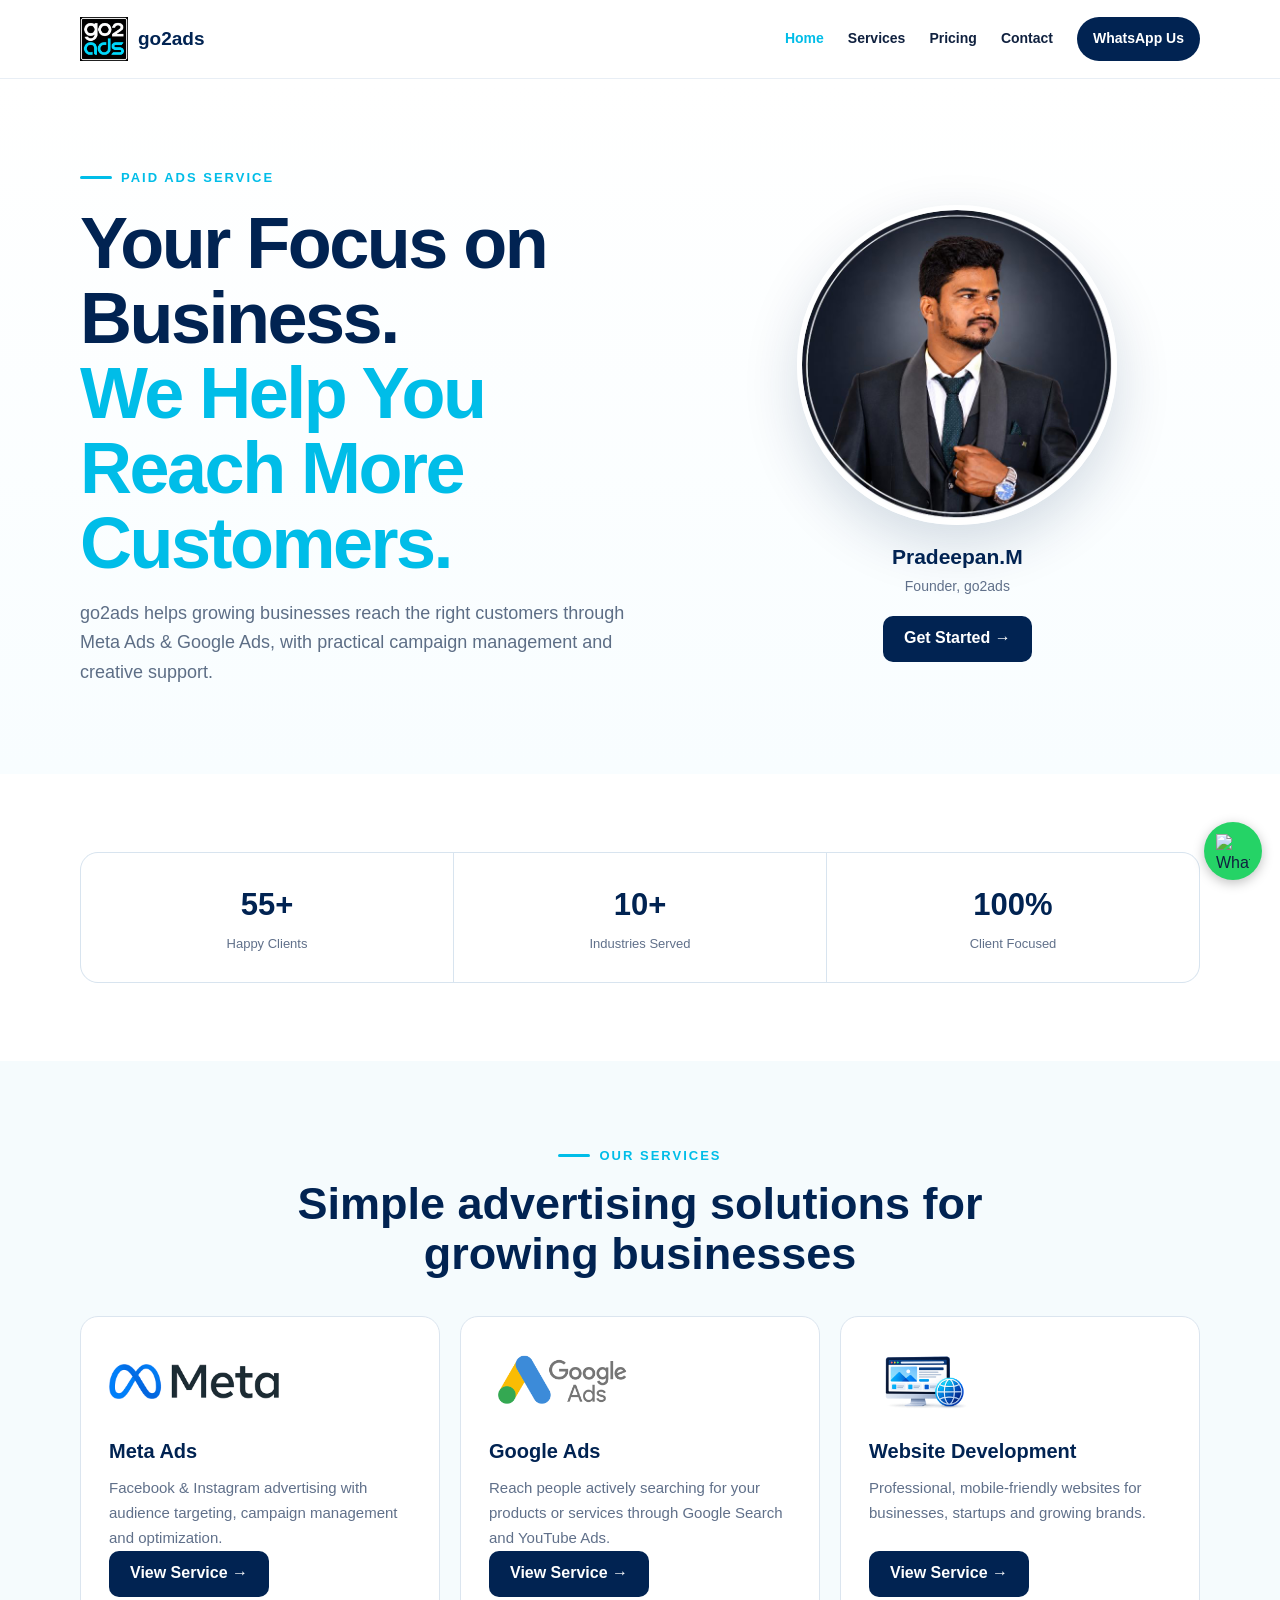
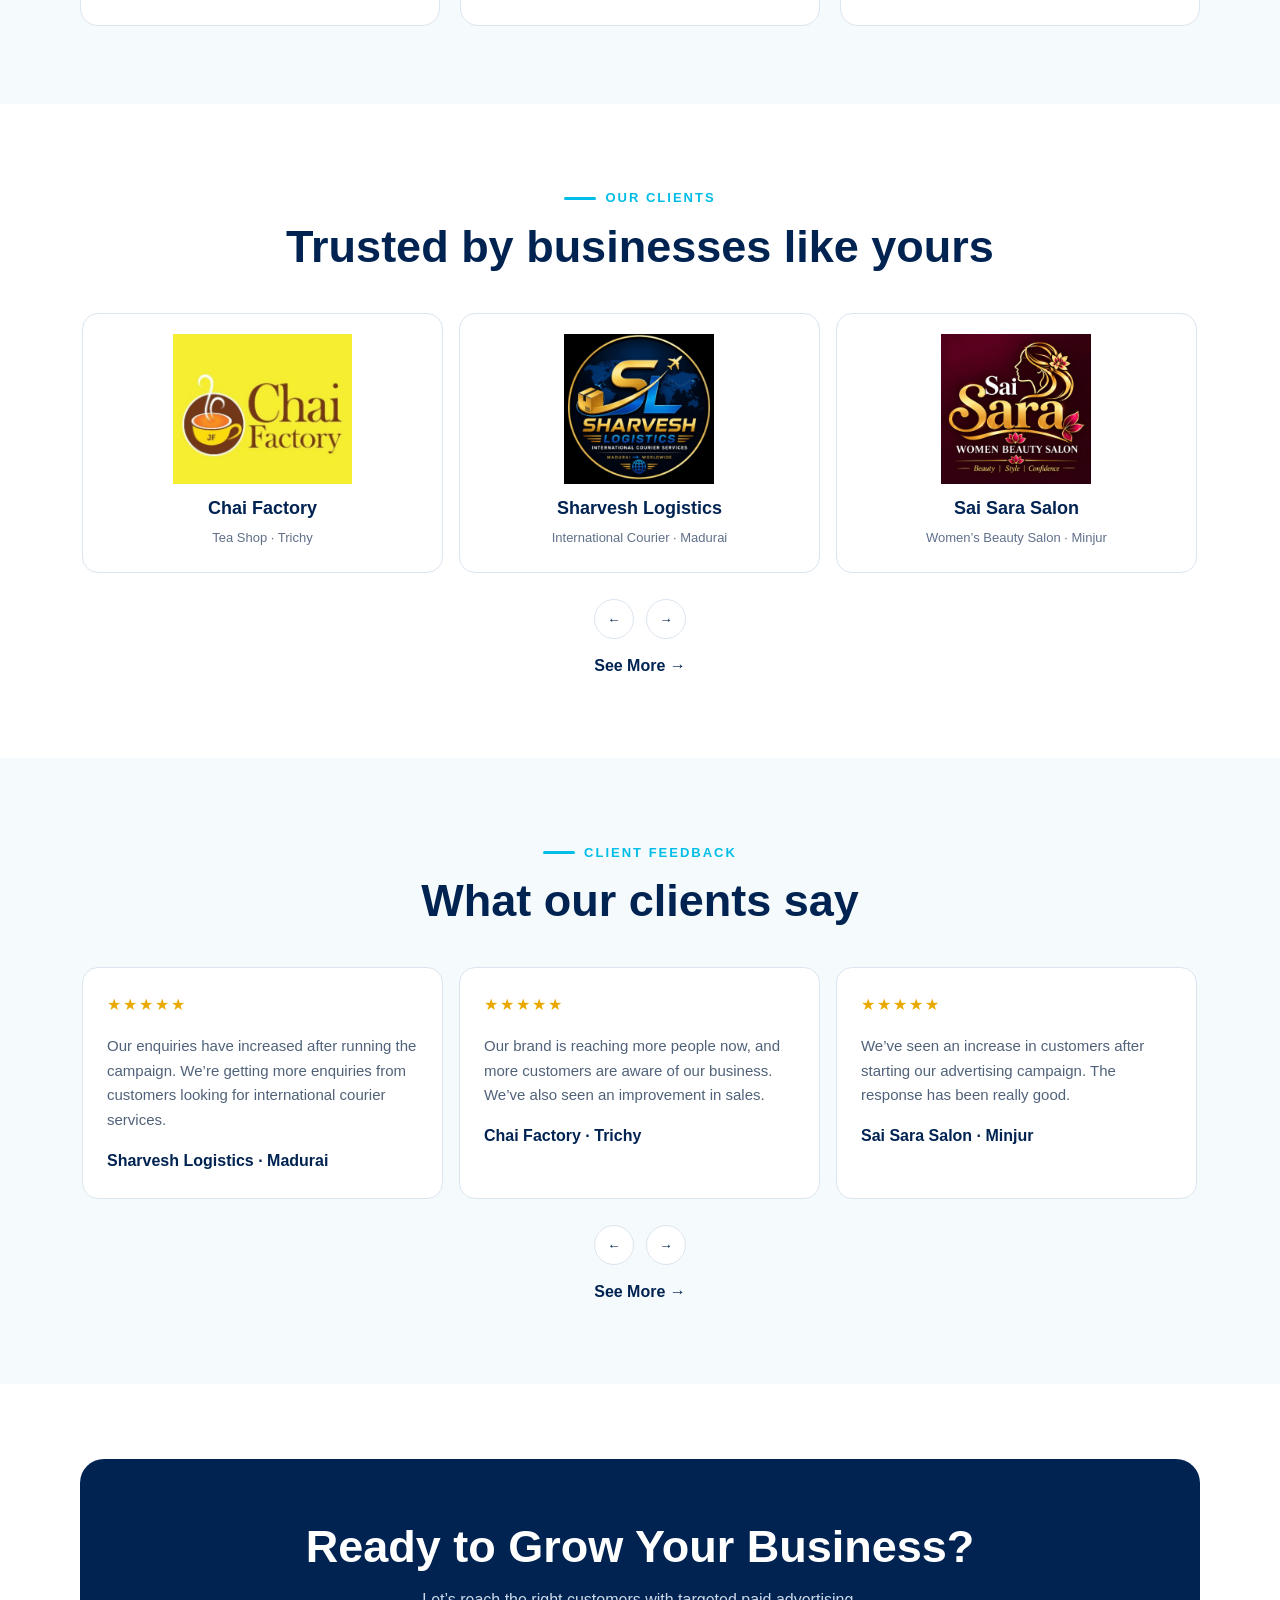
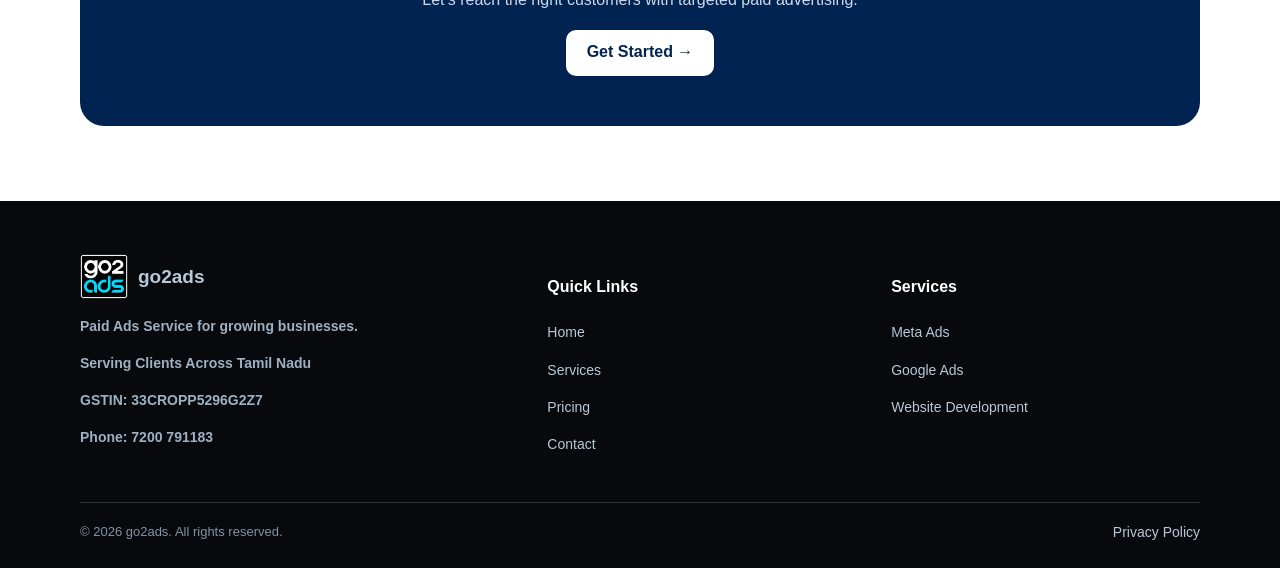
==== index.html @ 9d5d4209 "Update index.html" ====
<!doctype html>
<html lang="en">

<head>
  <!-- Google tag (gtag.js) -->
<script async src="https://www.googletagmanager.com/gtag/js?id=G-9CS0B9P2BL"></script>
<script>
  window.dataLayer = window.dataLayer || [];
  function gtag(){dataLayer.push(arguments);}
  gtag('js', new Date());

  gtag('config', 'G-9CS0B9P2BL');
</script>
  <meta charset="utf-8">
  <meta name="viewport" content="width=device-width, initial-scale=1">

  <title>Paid Ads Service | go2ads</title>

  <meta name="description"
    content="go2ads — Meta Ads, Google Ads and Website Development services for growing businesses.">
  <link rel="icon" type="image/jpeg" href="/assets/favicon.jpg">

  <link rel="stylesheet" href="style.css">
</head>

<body>

<header class="header">
  <div class="container nav">

    <a class="brand" href="index.html">
      <img src="assets/go2ads-logo.png" alt="go2ads logo">
      <span>go2ads</span>
    </a>

    <button class="mobile-toggle" onclick="toggleMenu()">☰</button>

    <nav class="menu">
      <a class="active" href="index.html">Home</a>
      <a href="services.html">Services</a>
      <a href="pricing.html">Pricing</a>
      <a href="contact.html">Contact</a>
      <a class="cta" href="https://wa.me/917200791183">WhatsApp Us</a>
    </nav>

  </div>
</header>


<main>

  <!-- HERO -->
  <section class="hero">

    <div class="container hero-grid">

      <div>

        <div class="kicker">Paid Ads Service</div>

       <h1>
  Your Focus on Business.<br>
  <span style="color: #00BDE8;">We Help You Reach More Customers.</span>
</h1>

        <p class="lead">
          go2ads helps growing businesses reach the right customers through
          Meta Ads &amp; Google Ads, with practical campaign management and
          creative support.
        </p>

      </div>


      <div class="hero-photo">

        <img
          src="assets/pradeepan.jpg"
          alt="Pradeepan M, Founder of go2ads">

        <div class="profile-name">
          Pradeepan.M
        </div>

        <div class="profile-role">
          Founder, go2ads
        </div>

        <a class="btn btn-primary hero-cta" href="pricing.html">
          Get Started →
        </a>

      </div>

    </div>

  </section>


  <!-- STATS -->
  <section class="section">

    <div class="container">

      <div class="stats">

        <div class="stat">
          <strong>55+</strong>
          <span>Happy Clients</span>
        </div>

        <div class="stat">
          <strong>10+</strong>
          <span>Industries Served</span>
        </div>

        <div class="stat">
          <strong>100%</strong>
          <span>Client Focused</span>
        </div>

      </div>

    </div>

  </section>


  <!-- SERVICES -->
  <section class="section section-soft">

    <div class="container">

      <div class="section-head">

        <div class="kicker">
          Our Services
        </div>

        <h2>
          Simple advertising solutions for growing businesses
        </h2>

      </div>


      <div class="grid3">


        <!-- META ADS -->
        <article
          class="card"
          style="display:flex;flex-direction:column;">

          <div class="icon">
            <img
              class="service-logo"
              src="assets/meta-logo-transparent.png"
              alt="Meta Ads">
          </div>

          <h3>Meta Ads</h3>

          <p>
            Facebook &amp; Instagram advertising with audience targeting,
            campaign management and optimization.
          </p>

          <a
            class="btn btn-primary"
            href="services.html"
            style="margin-top:auto;align-self:flex-start;">
            View Service →
          </a>

        </article>


        <!-- GOOGLE ADS -->
        <article
          class="card"
          style="display:flex;flex-direction:column;">

          <div class="icon">
            <img
              class="service-logo"
              src="assets/google-ads-logo-transparent.png"
              alt="Google Ads">
          </div>

          <h3>Google Ads</h3>

          <p>
            Reach people actively searching for your products or services
            through Google Search and YouTube Ads.
          </p>

          <a
            class="btn btn-primary"
            href="services.html"
            style="margin-top:auto;align-self:flex-start;">
            View Service →
          </a>

        </article>


        <!-- WEBSITE DEVELOPMENT -->
        <article
          class="card"
          style="display:flex;flex-direction:column;">

          <div class="icon">
            <img
              class="service-logo"
              src="assets/website-development-logo.png"
              alt="Website Development">
          </div>

          <h3>Website Development</h3>

          <p>
            Professional, mobile-friendly websites for businesses,
            startups and growing brands.
          </p>

          <a
            class="btn btn-primary"
            href="services.html"
            style="margin-top:auto;align-self:flex-start;">
            View Service →
          </a>

        </article>

      </div>

    </div>

  </section>


  <!-- OUR CLIENTS -->
  <section class="section">

    <div class="container">

      <div class="section-head">

        <div class="kicker">
          Our Clients
        </div>

        <h2>
          Trusted by businesses like yours
        </h2>

      </div>


      <div class="carousel-wrap">

        <div class="carousel">

          <!-- CHAI FACTORY -->
          <div class="carousel-card client-card">

            <img
              src="assets/chai-factory.jpg"
              alt="Chai Factory">

            <h3>
              Chai Factory
            </h3>

            <p>
              Tea Shop · Trichy
            </p>

          </div>


          <!-- SHARVESH LOGISTICS -->
          <div class="carousel-card client-card">

            <img
              src="assets/sharvesh-logistics.png"
              alt="Sharvesh Logistics">

            <h3>
              Sharvesh Logistics
            </h3>

            <p>
              International Courier · Madurai
            </p>

          </div>


          <!-- SAI SARA SALON -->
          <div class="carousel-card client-card">

            <img
              src="assets/sai-sara-salon.png"
              alt="Sai Sara Salon">

            <h3>
              Sai Sara Salon
            </h3>

            <p>
              Women’s Beauty Salon · Minjur
            </p>

          </div>

        </div>


        <!-- CLIENT CAROUSEL BUTTONS -->
        <div class="carousel-controls">

          <button data-prev aria-label="Previous client">
            ←
          </button>

          <button data-next aria-label="Next client">
            →
          </button>

        </div>

      </div>


      <div class="see-more">

        <a class="text-link" href="contact.html">
          See More →
        </a>

      </div>

    </div>

  </section>


  <!-- CLIENT FEEDBACK -->
  <section class="section section-soft">

    <div class="container">

      <div class="section-head">

        <div class="kicker">
          Client Feedback
        </div>

        <h2>
          What our clients say
        </h2>

      </div>


      <div class="carousel-wrap">

        <div class="carousel">

          <!-- SHARVESH FEEDBACK -->
          <div class="carousel-card">

            <div class="stars">
              ★★★★★
            </div>

            <p class="feedback-text">
              Our enquiries have increased after running the campaign.
              We’re getting more enquiries from customers looking for
              international courier services.
            </p>

            <div class="feedback-name">
              Sharvesh Logistics · Madurai
            </div>

          </div>


          <!-- CHAI FACTORY FEEDBACK -->
          <div class="carousel-card">

            <div class="stars">
              ★★★★★
            </div>

            <p class="feedback-text">
              Our brand is reaching more people now, and more customers
              are aware of our business. We’ve also seen an improvement
              in sales.
            </p>

            <div class="feedback-name">
              Chai Factory · Trichy
            </div>

          </div>


          <!-- SAI SARA FEEDBACK -->
          <div class="carousel-card">

            <div class="stars">
              ★★★★★
            </div>

            <p class="feedback-text">
              We’ve seen an increase in customers after starting our
              advertising campaign. The response has been really good.
            </p>

            <div class="feedback-name">
              Sai Sara Salon · Minjur
            </div>

          </div>

        </div>


        <!-- FEEDBACK CAROUSEL BUTTONS -->
        <div class="carousel-controls">

          <button data-prev aria-label="Previous feedback">
            ←
          </button>

          <button data-next aria-label="Next feedback">
            →
          </button>

        </div>

      </div>


      <div class="see-more">

        <a class="text-link" href="contact.html">
          See More →
        </a>

      </div>

    </div>

  </section>


  <!-- FINAL CTA -->
  <section class="cta-section">

    <div class="container">

      <div class="cta-box">

        <h2>
          Ready to Grow Your Business?
        </h2>

        <p>
          Let’s reach the right customers with targeted paid advertising.
        </p>

        <a class="btn" href="contact.html">
          Get Started →
        </a>

      </div>

    </div>

  </section>

</main>


<!-- FOOTER -->
<footer class="footer">

  <div class="container">

    <div class="footer-grid">


      <!-- BRAND / CONTACT -->
      <div>

        <a class="brand" href="index.html">

          <img
            src="assets/go2ads-logo.png"
            alt="go2ads logo">

          <span>
            go2ads
          </span>

        </a>

        <p>
           <strong>Paid Ads Service for growing businesses.</strong>
        </p>

        <p>
          <strong>
            Serving Clients Across Tamil Nadu
          </strong>
        </p>

        <p>
          <strong>
            GSTIN: 33CROPP5296G2Z7
          </strong>
        </p>

        <p>
          <strong>
            Phone: 7200 791183
          </strong>
        </p>

      </div>


      <!-- QUICK LINKS -->
      <div>

        <h4>
          Quick Links
        </h4>

        <p>
          <a href="index.html">
            Home
          </a>
        </p>

        <p>
          <a href="services.html">
            Services
          </a>
        </p>

        <p>
          <a href="pricing.html">
            Pricing
          </a>
        </p>

        <p>
          <a href="contact.html">
            Contact
          </a>
        </p>

      </div>


      <!-- SERVICES -->
      <div>

        <h4>
          Services
        </h4>

        <p>
          <a href="services.html#meta">
            Meta Ads
          </a>
        </p>

        <p>
          <a href="services.html#google">
            Google Ads
          </a>
        </p>

        <p>
          <a href="services.html#website">
            Website Development
          </a>
        </p>

      </div>

    </div>


    <!-- COPYRIGHT -->
    <div class="copyright">

      <span>
        © 2026 go2ads. All rights reserved.
      </span>

      <a href="privacy.html">
        Privacy Policy
      </a>

    </div>

  </div>

</footer>
  <!-- Floating WhatsApp Button -->
<a
  href="https://wa.me/917200791183"
  class="floating-whatsapp"
  target="_blank"
  rel="noopener noreferrer"
  aria-label="Chat with go2ads on WhatsApp">

  <img
    src="https://upload.wikimedia.org/wikipedia/commons/6/6b/WhatsApp.svg"
    alt="WhatsApp">

</a>


<script src="script.js"></script>

</body>
</html>
---- style.css ----
:root{--navy:#012352;--cyan:#00BDE8;--text:#10213f;--muted:#60708a;--line:#dbe5ef;--soft:#f5fbfd;--black:#07090c}*{box-sizing:border-box}html{scroll-behavior:smooth}body{margin:0;font-family:Inter,Arial,sans-serif;color:var(--text);line-height:1.65}a{text-decoration:none;color:inherit}img{max-width:100%;display:block}.container{width:min(1120px,92%);margin:auto}.header{position:sticky;top:0;z-index:50;background:#fff;border-bottom:1px solid #e8eef5}.nav{height:78px;display:flex;align-items:center;justify-content:space-between}.brand{display:flex;align-items:center;gap:10px;font-weight:900;color:var(--navy)}.brand img{width:48px;height:48px;object-fit:contain}.brand span{font-size:19px}.menu{display:flex;gap:24px;align-items:center;font-size:14px;font-weight:700}.menu a:hover,.menu a.active{color:var(--cyan)}.menu .cta{background:var(--navy);color:#fff;padding:10px 16px;border-radius:999px}.mobile-toggle{display:none;border:0;background:none;font-size:27px;color:var(--navy)}.hero{padding:82px 0 68px;background:linear-gradient(#fff,#f8fdff)}.hero-grid{display:grid;grid-template-columns:1.08fr .92fr;align-items:center;gap:65px}.kicker{display:inline-flex;align-items:center;gap:9px;color:var(--cyan);font-size:13px;font-weight:900;letter-spacing:2px;text-transform:uppercase}.kicker:before{content:"";width:32px;height:3px;background:var(--cyan);border-radius:4px}h1{font-size:clamp(44px,6vw,72px);line-height:1.04;margin:18px 0;color:var(--navy);letter-spacing:-2.5px}h1 span{color:var(--cyan)}.lead{font-size:18px;color:#5d6e86;max-width:620px}.hero-photo{text-align:center}.hero-photo img{width:min(320px,100%);aspect-ratio:1;object-fit:cover;border-radius:50%;margin:auto;border:5px solid #fff;box-shadow:0 20px 55px #01235229}.profile-name{font-size:21px;font-weight:900;color:var(--navy);margin-top:15px}.profile-role{color:var(--muted);font-size:14px}.hero-cta{margin-top:18px}.btn{display:inline-flex;align-items:center;justify-content:center;min-height:46px;padding:0 21px;border-radius:10px;font-weight:800}.btn-primary{background:var(--navy);color:#fff}.section{padding:78px 0}.section-soft{background:var(--soft)}.section-head{max-width:720px;margin:0 auto 38px;text-align:center}.section-head .kicker{justify-content:center}h2{font-size:clamp(31px,4vw,45px);line-height:1.1;color:var(--navy);margin:13px 0}.section-head p{color:var(--muted)}.stats{display:grid;grid-template-columns:repeat(3,1fr);gap:1px;background:#d8e4ef;border:1px solid #d8e4ef;border-radius:18px;overflow:hidden}.stat{background:#fff;padding:26px;text-align:center}.stat strong{font-size:31px;color:var(--navy);display:block}.stat span{font-size:13px;color:var(--muted)}.grid3{display:grid;grid-template-columns:repeat(3,1fr);gap:20px}.card,.feature-card{background:#fff;border:1px solid var(--line);border-radius:18px;padding:28px}.icon{width:50px;height:50px;border-radius:13px;background:#e8faff;color:var(--navy);display:grid;place-items:center;font-size:21px;font-weight:900;margin-bottom:18px}.card h3,.feature-card h3{margin:0 0 8px;color:var(--navy);font-size:20px}.card p{margin:0;color:var(--muted);font-size:15px}.carousel{display:flex;gap:16px;overflow-x:auto;scroll-snap-type:x mandatory;scrollbar-width:none;padding:4px 2px 12px}.carousel::-webkit-scrollbar{display:none}.carousel-card{flex:0 0 calc(33.333% - 11px);scroll-snap-align:start;border:1px solid var(--line);border-radius:16px;background:#fff;padding:24px;min-height:150px}.client-placeholder{display:grid;place-items:center;min-height:110px;color:#7b8ba0;border:1px dashed #c8d5e2;border-radius:12px}.stars{color:#e9a900;letter-spacing:2px}.feedback-text{color:#50627a;font-size:15px}.feedback-name{font-weight:800;color:var(--navy);margin-top:14px}.carousel-controls{text-align:center;margin-top:12px}.carousel-controls button{width:38px;height:38px;border:1px solid var(--line);border-radius:50%;background:#fff;color:var(--navy);cursor:pointer;margin:0 3px}.see-more{text-align:center;margin-top:14px}.text-link{font-weight:800;color:var(--navy)}.cta-section{padding:75px 0}.cta-box{background:var(--navy);color:#fff;border-radius:24px;padding:50px 30px;text-align:center}.cta-box h2{color:#fff}.cta-box p{color:#cbd9e8}.cta-box .btn{background:#fff;color:var(--navy)}.page-hero{padding:65px 0;background:#f7fcfe;border-bottom:1px solid var(--line)}.page-hero h1{font-size:clamp(40px,5vw,56px);margin:0 0 10px}.page-hero p{color:var(--muted);max-width:720px}.list{padding:0;list-style:none}.list li{display:flex;gap:11px;margin:12px 0;color:#42546d}.check{width:23px;height:23px;border-radius:50%;background:var(--navy);color:#fff;display:inline-grid;place-items:center;font-size:12px;flex:0 0 23px}.notice{padding:18px 20px;border-left:4px solid var(--cyan);background:#effbfe;border-radius:10px;color:#41546e}.pricing-columns{display:grid;grid-template-columns:repeat(3,minmax(0,1fr));gap:12px}.pricing-column{border:1px solid var(--line);border-radius:17px;padding:12px;background:#fff}.pricing-column-title{text-align:center;min-height:72px}.pricing-column-title h3{margin:0;color:var(--navy);font-size:21px}.pricing-column-title p{margin:4px 0;color:var(--muted);font-size:12px}.price{border:1px solid var(--line);border-radius:14px;padding:18px;background:#fff;margin-bottom:9px}.price h3{color:var(--navy);margin:0}.price .amount{font-size:29px;font-weight:900;color:var(--navy);margin:8px 0}.price small{color:var(--muted)}.price ul{list-style:none;padding:0;margin:13px 0 0;color:#52637a;font-size:13px}.price li{padding:5px 0;border-bottom:1px solid #edf1f5}.all-plans-grid{display:grid;grid-template-columns:repeat(2,1fr);gap:18px}.contact-grid{display:grid;grid-template-columns:.8fr 1.2fr;gap:28px}.contact-card{padding:28px;border:1px solid var(--line);border-radius:18px}.contact-item{display:flex;gap:13px;align-items:flex-start;margin:19px 0}.contact-item .icon{margin:0;flex:0 0 46px}.contact-item h4{margin:0;color:var(--navy)}.contact-item p{margin:2px 0;color:var(--muted)}.google-form{width:100%;overflow:hidden}.google-form iframe{width:100%;max-width:700px;min-height:700px;border:0;display:block;margin:auto}.legal h3{color:var(--navy);margin-top:30px}.legal p,.legal li{color:#56677e}.footer{background:var(--black);color:#d9e4ed;padding:52px 0 24px}.footer-grid{display:grid;grid-template-columns:1.4fr 1fr 1fr;gap:35px}.footer h4{color:#fff}.footer a{color:#b9c8d7;font-size:14px}.footer p{color:#9eb0c2;font-size:14px}.copyright{border-top:1px solid #26313c;margin-top:32px;padding-top:18px;color:#8293a4;font-size:13px;display:flex;justify-content:space-between}

.card .icon:has(.service-logo){background:transparent;width:170px;height:72px;padding:0;border-radius:0;display:flex;align-items:center;justify-content:flex-start}
.card .service-logo{width:100%;height:100%;object-fit:contain;object-position:left center}

/* Pricing */
.creative-charges{padding-top:30px}.creative-charge-grid{display:grid;grid-template-columns:repeat(3,1fr);gap:18px}.creative-charge-card{border:1px solid var(--line);border-radius:16px;background:#fff;padding:24px;text-align:center}.creative-charge-card h3{margin:0 0 8px;color:var(--navy);font-size:18px}.creative-charge-card strong{font-size:25px;color:var(--navy)}.pricing-notes{border-top:1px solid var(--line);padding-top:24px;color:var(--muted);font-size:14px}.pricing-notes p{margin:8px 0}.pricing-final-cta{text-align:center;margin-top:28px}

/* Responsive: keep the desktop structure, but size it comfortably for phones. */
@media(max-width:850px){
  .menu{display:none;position:absolute;left:4%;right:4%;top:70px;background:#fff;border:1px solid var(--line);border-radius:14px;padding:13px;flex-direction:column;align-items:stretch;box-shadow:0 12px 30px #01235214}
  .menu.open{display:flex}.mobile-toggle{display:block}
  .hero-grid{grid-template-columns:minmax(0,1.08fr) minmax(0,.92fr);gap:28px}
  .contact-grid{grid-template-columns:minmax(0,.8fr) minmax(0,1.2fr)}
  .grid3{grid-template-columns:repeat(3,minmax(0,1fr))}
  .carousel-card{flex-basis:calc(50% - 8px)}
  .footer-grid{grid-template-columns:1.4fr 1fr 1fr}
}

@media(max-width:680px){
  .container{width:min(94%,1120px)}
  .nav{height:68px}.brand img{width:43px;height:43px}.brand span{font-size:16px}
  .hero{padding:48px 0 52px}
  .hero-grid{grid-template-columns:minmax(0,1.12fr) minmax(125px,.88fr);gap:18px;align-items:center}
  .hero h1{font-size:clamp(30px,7.8vw,43px);letter-spacing:-1.5px;margin:13px 0}
  .lead{font-size:14px;line-height:1.55}
  .hero-photo img{width:min(170px,100%);border-width:4px}
  .profile-name{font-size:16px;margin-top:10px}.profile-role{font-size:11px}
  .hero-cta{margin-top:12px}.btn{min-height:42px;padding:0 14px;font-size:13px}
  .stats{grid-template-columns:repeat(3,1fr)}.stat{padding:17px 6px}.stat strong{font-size:22px}.stat span{font-size:10px;line-height:1.2}
  .section{padding:56px 0}.section-head{margin-bottom:28px}h2{font-size:clamp(28px,7vw,38px)}
  .grid3{display:flex;overflow-x:auto;gap:14px;scroll-snap-type:x mandatory;scrollbar-width:none;padding:3px 2px 12px}
  .grid3::-webkit-scrollbar{display:none}.grid3 .card{flex:0 0 82%;scroll-snap-align:start}
  .card{padding:22px}.card .icon:has(.service-logo){width:150px;height:64px}
  .carousel-card{flex-basis:82%}
  .contact-grid{grid-template-columns:1fr}.contact-card{padding:21px}.google-form iframe{min-height:850px}
  .pricing-columns{display:flex;overflow-x:auto;gap:12px;scroll-snap-type:x mandatory;scrollbar-width:none;padding-bottom:12px}
  .pricing-columns::-webkit-scrollbar{display:none}.pricing-column{flex:0 0 88%;scroll-snap-align:start}
  .creative-charge-grid{display:flex;overflow-x:auto;gap:12px;scroll-snap-type:x mandatory;scrollbar-width:none;padding-bottom:10px}.creative-charge-grid::-webkit-scrollbar{display:none}
  .creative-charge-card{flex:0 0 82%;scroll-snap-align:start}
  .all-plans-grid{grid-template-columns:1fr}.feature-card{padding:22px}
  .page-hero{padding:45px 0}.page-hero h1{font-size:clamp(34px,8vw,48px)}
  .footer-grid{grid-template-columns:1fr 1fr;gap:24px}.footer-grid>div:first-child{grid-column:1/-1}.copyright{flex-direction:column;gap:8px}
}

@media(max-width:430px){
  .hero-grid{grid-template-columns:minmax(0,1.08fr) minmax(112px,.92fr);gap:12px}
  .hero h1{font-size:30px}.lead{font-size:13px}.hero-photo img{width:132px}
  .profile-name{font-size:14px}.profile-role{font-size:10px}.hero-cta .btn{font-size:12px;padding:0 11px}
  .stat strong{font-size:20px}.stat span{font-size:9px}
  .footer-grid{grid-template-columns:1fr}.footer-grid>div:first-child{grid-column:auto}
}
/* =========================================================
   CLIENT CARDS
========================================================= */

.client-card{
  min-height:260px;
  padding:20px;
}

.client-card img{
  width:100%;
  height:150px;
  object-fit:contain;
  margin:0 auto 12px;
}

.client-card h3{
  font-size:18px;
  margin:0 0 5px;
  color:var(--navy);
}

.client-card p{
  font-size:13px;
  margin:0;
  line-height:1.4;
  color:var(--muted);
}


/* =========================================================
   CAROUSEL CONTROLS
========================================================= */

.carousel-wrap{
  width:100%;
}

.carousel-controls{
  position:static !important;
  display:flex !important;
  justify-content:center !important;
  align-items:center !important;
  gap:6px !important;
  margin-top:14px !important;
  width:100% !important;
}

.carousel-controls button{
  width:40px !important;
  height:40px !important;
  border-radius:50% !important;
  border:1px solid var(--line);
  background:#fff;
  color:var(--navy);
  cursor:pointer;
}

.see-more{
  text-align:center !important;
  margin-top:14px !important;
}


/* =========================================================
   MOBILE CAROUSEL
   3 client / feedback cards visible together
========================================================= */

@media(max-width:680px){

  .carousel{
    display:flex !important;
    width:100% !important;
    overflow-x:auto !important;
    scroll-snap-type:x mandatory;
    scrollbar-width:none;
    gap:8px !important;
    padding:3px 1px 10px;
  }

  .carousel::-webkit-scrollbar{
    display:none;
  }

  .carousel-card{
    flex:0 0 calc((100% - 16px) / 3) !important;
    min-width:0 !important;
    width:auto !important;
    scroll-snap-align:start;
    padding:10px !important;
    min-height:150px;
    border-radius:12px;
  }

  .client-card{
    min-height:190px;
    padding:9px !important;
  }

  .client-card img{
    height:72px;
    margin-bottom:8px;
  }

  .client-card h3{
    font-size:11px;
    line-height:1.3;
    margin-bottom:4px;
  }

  .client-card p{
    font-size:9px;
    line-height:1.35;
  }

  .stars{
    font-size:11px;
    letter-spacing:1px;
  }

  .feedback-text{
    font-size:9px;
    line-height:1.4;
    margin:7px 0;
  }

  .feedback-name{
    font-size:9px;
    line-height:1.3;
    margin-top:7px;
  }

  .carousel-controls{
    position:static !important;
    display:flex !important;
    justify-content:center !important;
    align-items:center !important;
    gap:6px !important;
    margin-top:10px !important;
  }

  .carousel-controls button{
    width:36px !important;
    height:36px !important;
    flex:0 0 36px;
    margin:0 !important;
  }

  .see-more{
    margin-top:10px !important;
  }
}


/* =========================================================
   VERY SMALL PHONES
========================================================= */

@media(max-width:430px){

  .carousel{
    gap:6px !important;
  }

  .carousel-card{
    flex:0 0 calc((100% - 12px) / 3) !important;
    padding:7px !important;
  }

  .client-card{
    min-height:175px;
  }

  .client-card img{
    height:62px;
  }

  .client-card h3{
    font-size:10px;
  }

  .client-card p{
    font-size:8px;
  }

  .feedback-text{
    font-size:8.5px;
  }

  .feedback-name{
    font-size:8.5px;
  }
}
/* Client Logo + Text Center */
.client-card {
  text-align: center !important;
}

.client-card img {
  margin-left: auto !important;
  margin-right: auto !important;
}

.client-card h3,
.client-card p {
  text-align: center !important;
}
/* OUR CLIENTS - CENTER ALIGN */
.client-card {
  text-align: center !important;
}

.client-card img {
  margin-left: auto !important;
  margin-right: auto !important;
}

.client-card h3,
.client-card p {
  text-align: center !important;
}
/* OUR CLIENTS - CENTER EVERYTHING */
.client-card {
    text-align: center !important;
}

.client-card img {
    display: block !important;
    margin: 0 auto 10px !important;
}

.client-card h3 {
    width: 100% !important;
    text-align: center !important;
    margin-left: auto !important;
    margin-right: auto !important;
}

.client-card p {
    width: 100% !important;
    text-align: center !important;
    margin-left: auto !important;
    margin-right: auto !important;
}
/* =========================================================
   NEW PRICING PAGE
   ========================================================= */

/* ---------- TOP PRICING TABLE ---------- */

.pricing-table-wrap{
  width:100%;
  overflow:visible;
}

.pricing-table{
  width:100%;
  border-collapse:separate;
  border-spacing:0;
  table-layout:fixed;
  background:#fff;
  border:1px solid var(--line);
  border-radius:18px;
  overflow:hidden;
}

.pricing-table th{
  background:var(--navy);
  color:#fff;
  padding:17px 14px;
  text-align:center;
  font-size:14px;
  font-weight:800;
}

.pricing-table th:first-child{
  text-align:left;
}

.pricing-table td{
  padding:20px 14px;
  border-top:1px solid var(--line);
  text-align:center;
  vertical-align:middle;
  color:var(--text);
}

.pricing-table td:first-child{
  text-align:left;
}

.pricing-table td strong{
  display:block;
  color:var(--navy);
  font-size:16px;
  line-height:1.35;
}

.pricing-table td small{
  display:block;
  margin-top:4px;
  color:var(--muted);
  font-size:12px;
}


/* ---------- PRICE WHATSAPP CTA ---------- */

.price-cta{
  display:inline-flex;
  align-items:center;
  justify-content:center;
  margin-top:10px;
  padding:6px 10px;
  border-radius:7px;
  background:var(--navy);
  color:#fff;
  font-size:10px;
  font-weight:800;
  white-space:nowrap;
  transition:.2s ease;
}

.price-cta:hover{
  background:var(--cyan);
  color:#fff;
}


/* ---------- TRIAL CAMPAIGN ---------- */

.trial-box{
  margin-top:20px;
  padding:22px 24px;
  border:1px solid var(--line);
  border-radius:16px;
  background:#fff;
  display:flex;
  align-items:center;
  justify-content:space-between;
  gap:20px;
}

.trial-box h3{
  margin:0 0 5px;
  color:var(--navy);
  font-size:18px;
}

.trial-box p{
  margin:0;
  color:var(--muted);
  font-size:14px;
}


/* =========================================================
   PLANS INCLUDE
   Desktop = 2 columns
   Mobile = horizontal carousel
   ========================================================= */

.plans-include-grid{
  display:grid;
  grid-template-columns:repeat(2,minmax(0,1fr));
  gap:20px;
  align-items:start;
}

.include-card{
  background:#fff;
  border:1px solid var(--line);
  border-radius:18px;
  overflow:hidden;
}

.include-card-head{
  padding:22px 22px 16px;
  text-align:center;
  border-bottom:1px solid var(--line);
}

.include-card-head h3{
  margin:0;
  color:var(--navy);
  font-size:21px;
}

.include-card-head p{
  margin:4px 0 0;
  color:var(--muted);
  font-size:12px;
}

.include-table-wrap{
  width:100%;
  overflow:visible;
}

.include-table{
  width:100%;
  border-collapse:collapse;
  table-layout:fixed;
}

.include-table th{
  background:#f3f9fc;
  color:var(--navy);
  padding:11px 9px;
  font-size:12px;
  text-align:center;
  border-bottom:1px solid var(--line);
}

.include-table th:first-child{
  text-align:left;
}

.include-table td{
  padding:10px 9px;
  font-size:12px;
  border-bottom:1px solid #edf1f5;
  color:#465a72;
  text-align:center;
}

.include-table td:first-child{
  text-align:left;
  color:var(--text);
  font-weight:600;
}

.include-table td:nth-child(2),
.include-table td:nth-child(3){
  font-weight:800;
  color:var(--navy);
}

.include-table tr:last-child td{
  border-bottom:0;
}


/* =========================================================
   PRICING NOTES
   ========================================================= */

.pricing-notes{
  border-top:1px solid var(--line);
  padding-top:24px;
  color:var(--muted);
  font-size:14px;
}

.pricing-notes p{
  margin:8px 0;
}

.pricing-final-cta{
  text-align:center;
  margin-top:28px;
}


/* =========================================================
   MOBILE PRICING
   ========================================================= */

@media(max-width:680px){

  /* ---------- TOP PRICING TABLE ----------
     Full table visible.
     No horizontal carousel.
  */

  .pricing-table-wrap{
    width:100%;
    overflow:visible;
  }

  .pricing-table{
    width:100%;
    table-layout:fixed;
  }

  .pricing-table th{
    padding:11px 4px;
    font-size:10px;
  }

  .pricing-table td{
    padding:13px 4px;
  }

  .pricing-table td strong{
    font-size:10px;
    line-height:1.3;
    word-break:normal;
  }

  .pricing-table td small{
    font-size:8px;
    line-height:1.25;
  }

  .price-cta{
    margin-top:7px;
    padding:5px 6px;
    font-size:8px;
    border-radius:6px;
  }


  /* ---------- TRIAL BOX ---------- */

  .trial-box{
    padding:18px 15px;
    display:flex;
    flex-direction:column;
    text-align:center;
    gap:13px;
  }

  .trial-box h3{
    font-size:16px;
  }

  .trial-box p{
    font-size:12px;
    line-height:1.45;
  }

  .trial-box .btn{
    width:100%;
  }


  /* ---------- PLANS INCLUDE CAROUSEL ---------- */

  .plans-include-grid{
    display:flex;
    width:100%;
    overflow-x:auto;
    gap:14px;
    scroll-snap-type:x mandatory;
    scrollbar-width:none;
    padding:3px 2px 12px;
  }

  .plans-include-grid::-webkit-scrollbar{
    display:none;
  }

  .include-card{
    flex:0 0 88%;
    min-width:88%;
    scroll-snap-align:start;
  }

  .include-card-head{
    padding:17px 14px 13px;
  }

  .include-card-head h3{
    font-size:18px;
  }

  .include-card-head p{
    font-size:10px;
  }

  .include-table{
    table-layout:fixed;
  }

  .include-table th{
    padding:9px 5px;
    font-size:10px;
  }

  .include-table td{
    padding:8px 5px;
    font-size:10px;
    line-height:1.3;
  }

}


/* =========================================================
   SMALL PHONES
   ========================================================= */

@media(max-width:430px){

  /* Pricing table remains FULLY visible */

  .pricing-table th{
    padding:9px 3px;
    font-size:9px;
  }

  .pricing-table td{
    padding:11px 3px;
  }

  .pricing-table td strong{
    font-size:9px;
  }

  .pricing-table td small{
    font-size:7px;
  }

  .price-cta{
    padding:4px 5px;
    font-size:7px;
    margin-top:6px;
  }


  /* Plans Include carousel */

  .include-card{
    flex:0 0 92%;
    min-width:92%;
  }

  .include-card-head h3{
    font-size:17px;
  }

  .include-table th{
    font-size:9px;
    padding:8px 4px;
  }

  .include-table td{
    font-size:9px;
    padding:7px 4px;
  }

}
/* Floating WhatsApp Button */
.floating-whatsapp {
  position: fixed;
  right: 20px;
  bottom: 24px;
  width: 58px;
  height: 58px;
  background: #25D366;
  border-radius: 50%;
  display: flex;
  align-items: center;
  justify-content: center;
  z-index: 9999;
  box-shadow: 0 4px 14px rgba(0, 0, 0, 0.22);
  transition: transform 0.2s ease;
}

.floating-whatsapp img {
  width: 36px;
  height: 36px;
  display: block;
}

.floating-whatsapp:hover {
  transform: scale(1.08);
}

@media (max-width: 600px) {
  .floating-whatsapp {
    width: 54px;
    height: 54px;
    right: 16px;
    bottom: 20px;
  }

  .floating-whatsapp img {
    width: 33px;
    height: 33px;
  }
}
/* Floating WhatsApp Button - FIX */
a.floating-whatsapp {
  position: fixed !important;
  right: 18px !important;
  bottom: 20px !important;
  top: auto !important;
  left: auto !important;

  width: 58px !important;
  height: 58px !important;
  min-width: 58px !important;
  max-width: 58px !important;

  display: flex !important;
  align-items: center !important;
  justify-content: center !important;

  background: #25D366 !important;
  border-radius: 50% !important;
  z-index: 99999 !important;
  box-shadow: 0 3px 12px rgba(0,0,0,.25);
  padding: 0 !important;
}

a.floating-whatsapp img {
  display: block !important;
  width: 34px !important;
  height: 34px !important;
  max-width: 34px !important;
  max-height: 34px !important;
  object-fit: contain !important;
}

@media (max-width: 600px) {
  a.floating-whatsapp {
    right: 16px !important;
    bottom: 20px !important;
    width: 54px !important;
    height: 54px !important;
    min-width: 54px !important;
    max-width: 54px !important;
  }
}
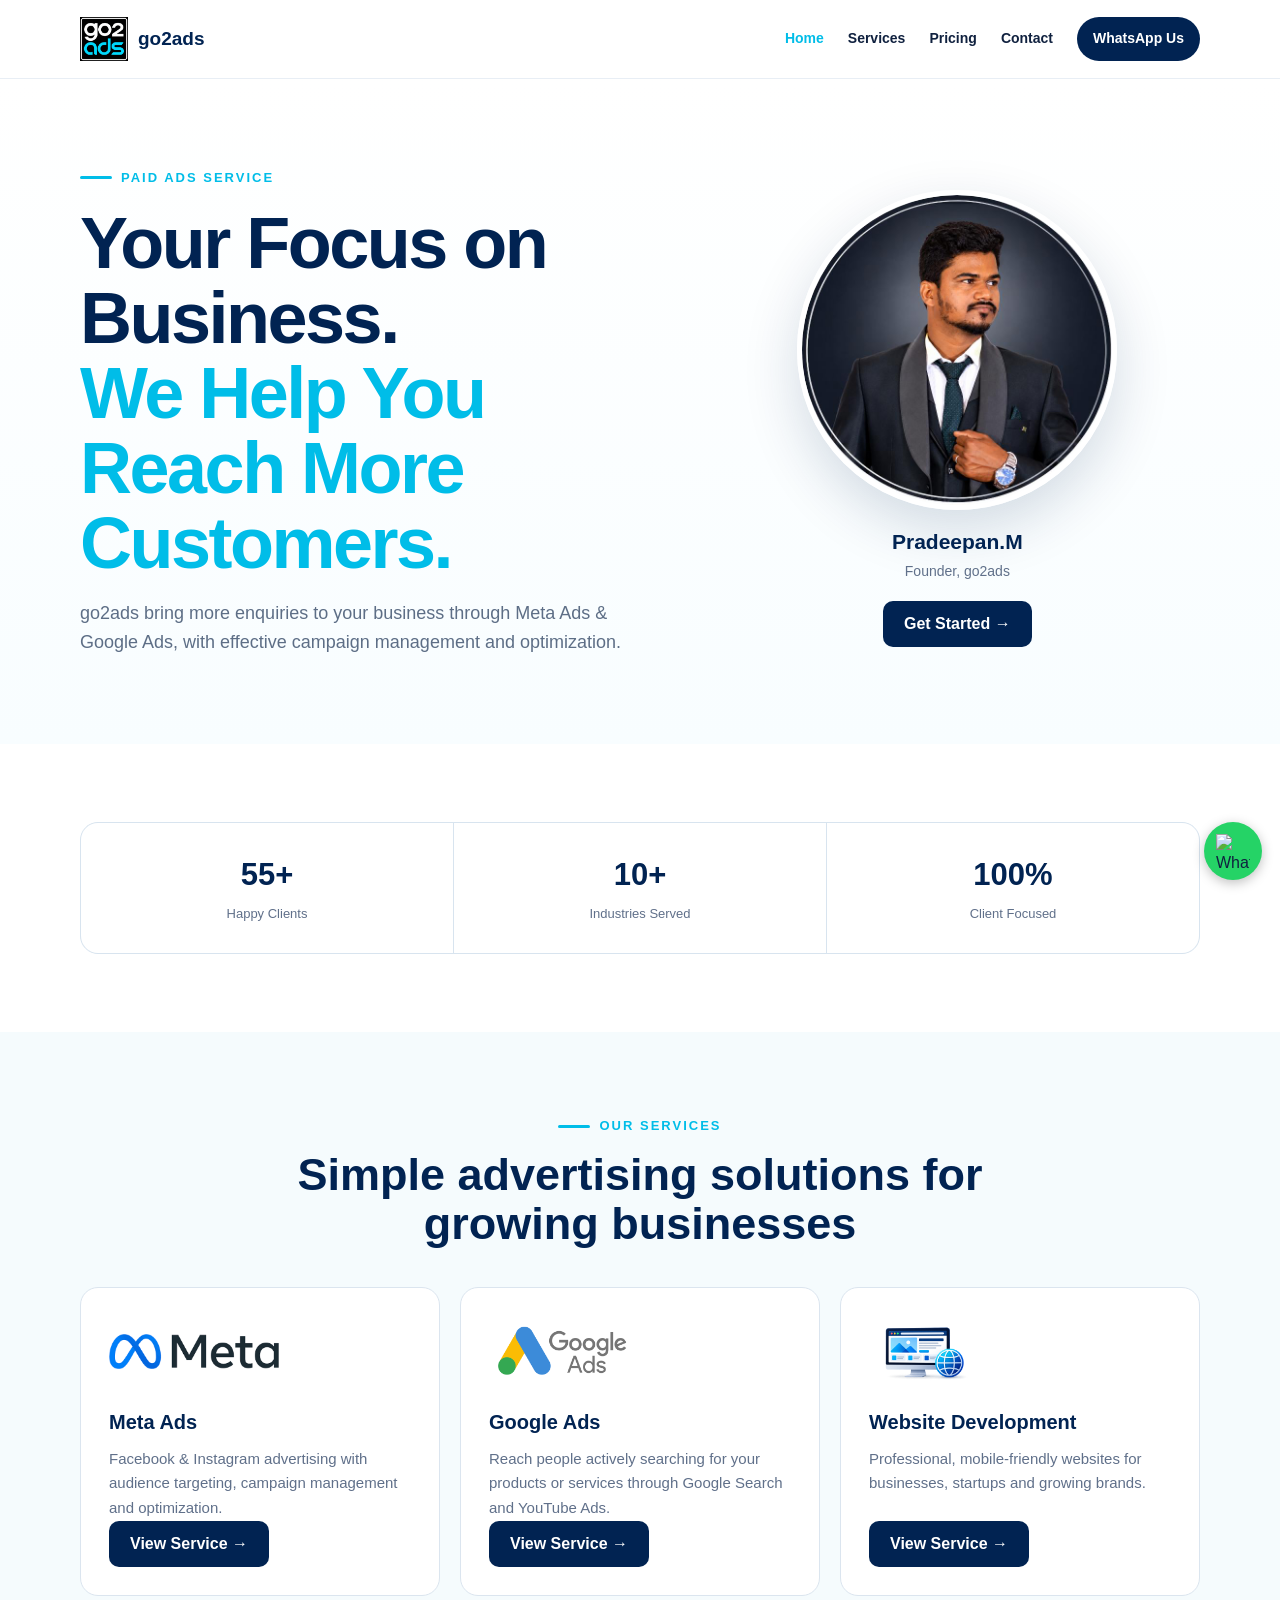
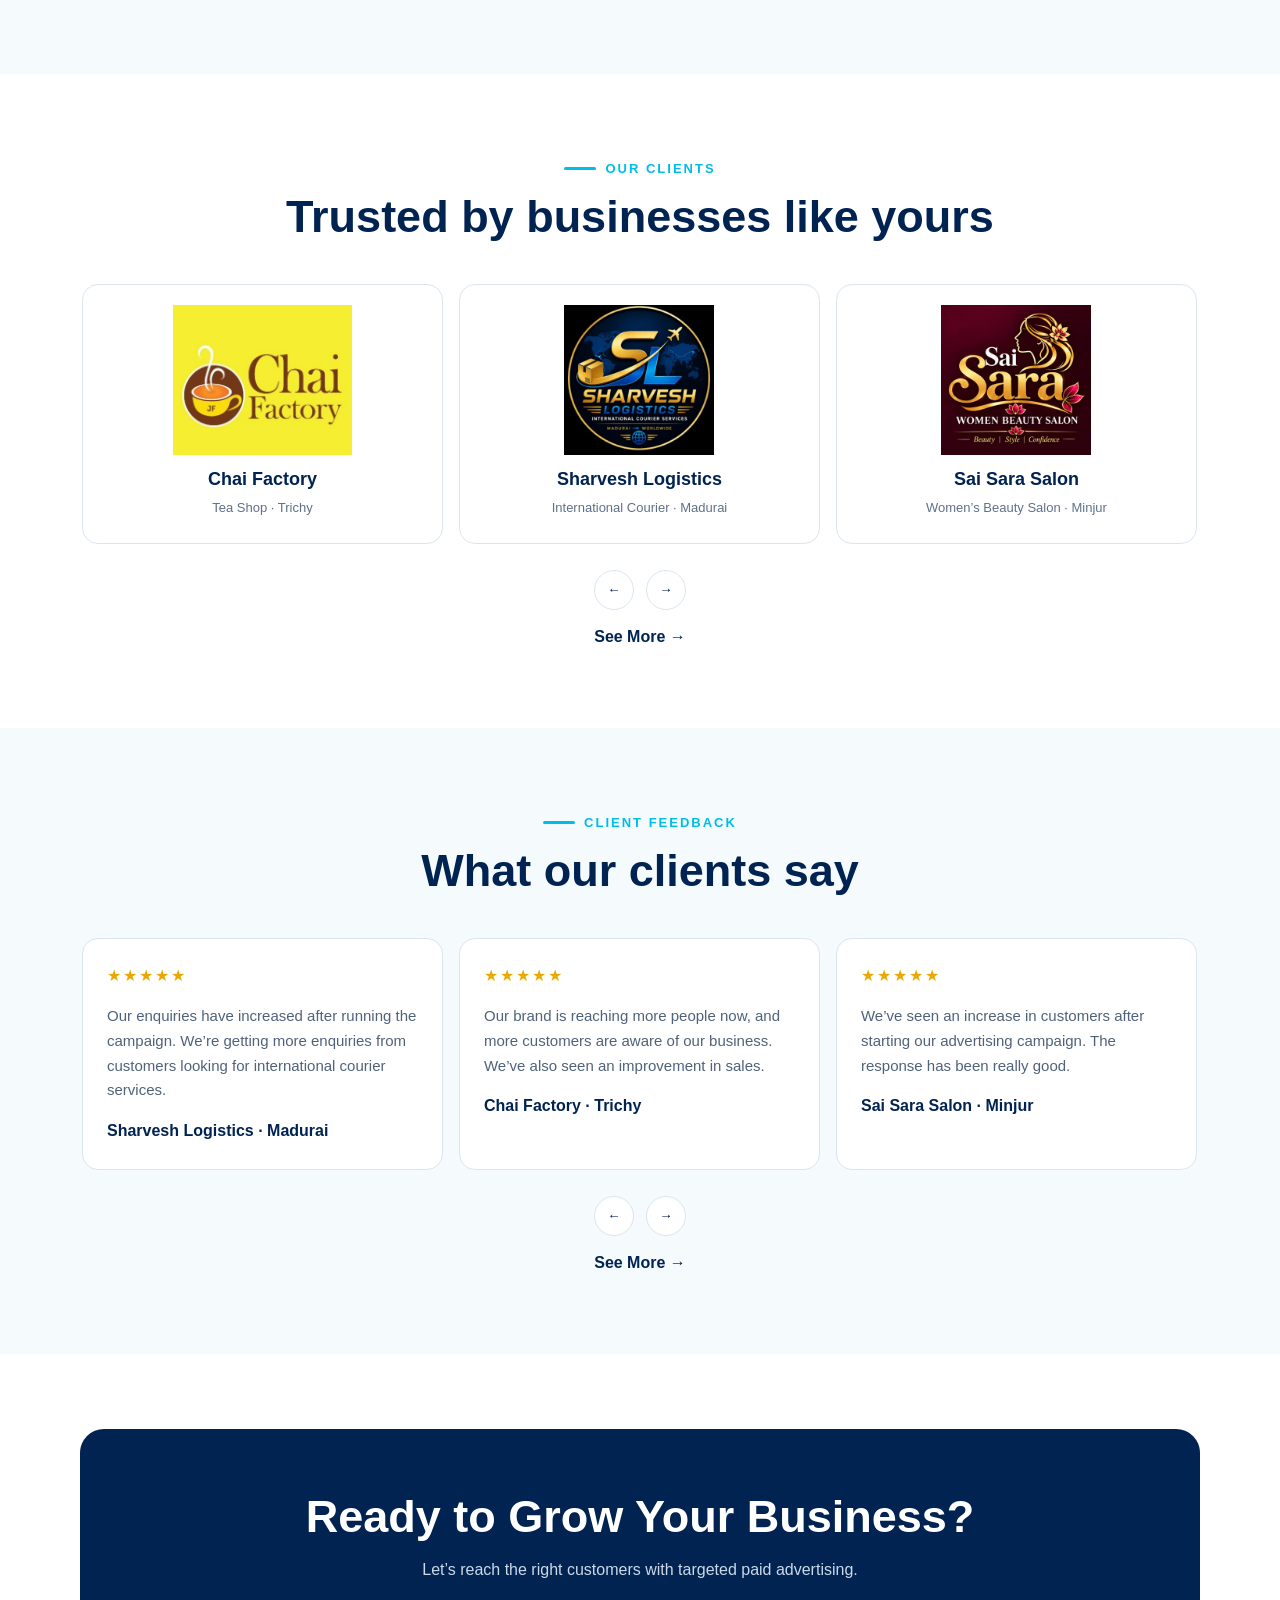
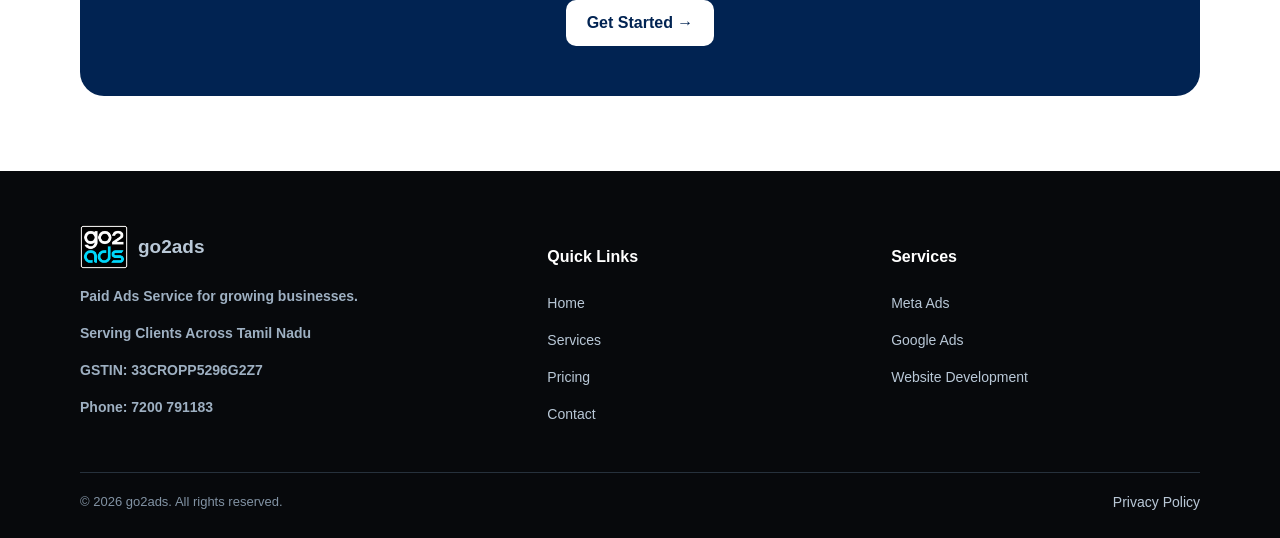
==== commit c75edfcc: "Update index.html" ====
--- a/index.html
+++ b/index.html
@@ -63,12 +63,9 @@
   <span style="color: #00BDE8;">We Help You Reach More Customers.</span>
 </h1>
 
-        <p class="lead">
-          go2ads helps growing businesses reach the right customers through
-          Meta Ads &amp; Google Ads, with practical campaign management and
-          creative support.
-        </p>
-
+       <p class="lead">
+    go2ads bring more enquiries to your business through Meta Ads &amp; Google Ads, with effective campaign management and optimization.
+</p>
       </div>
 
 
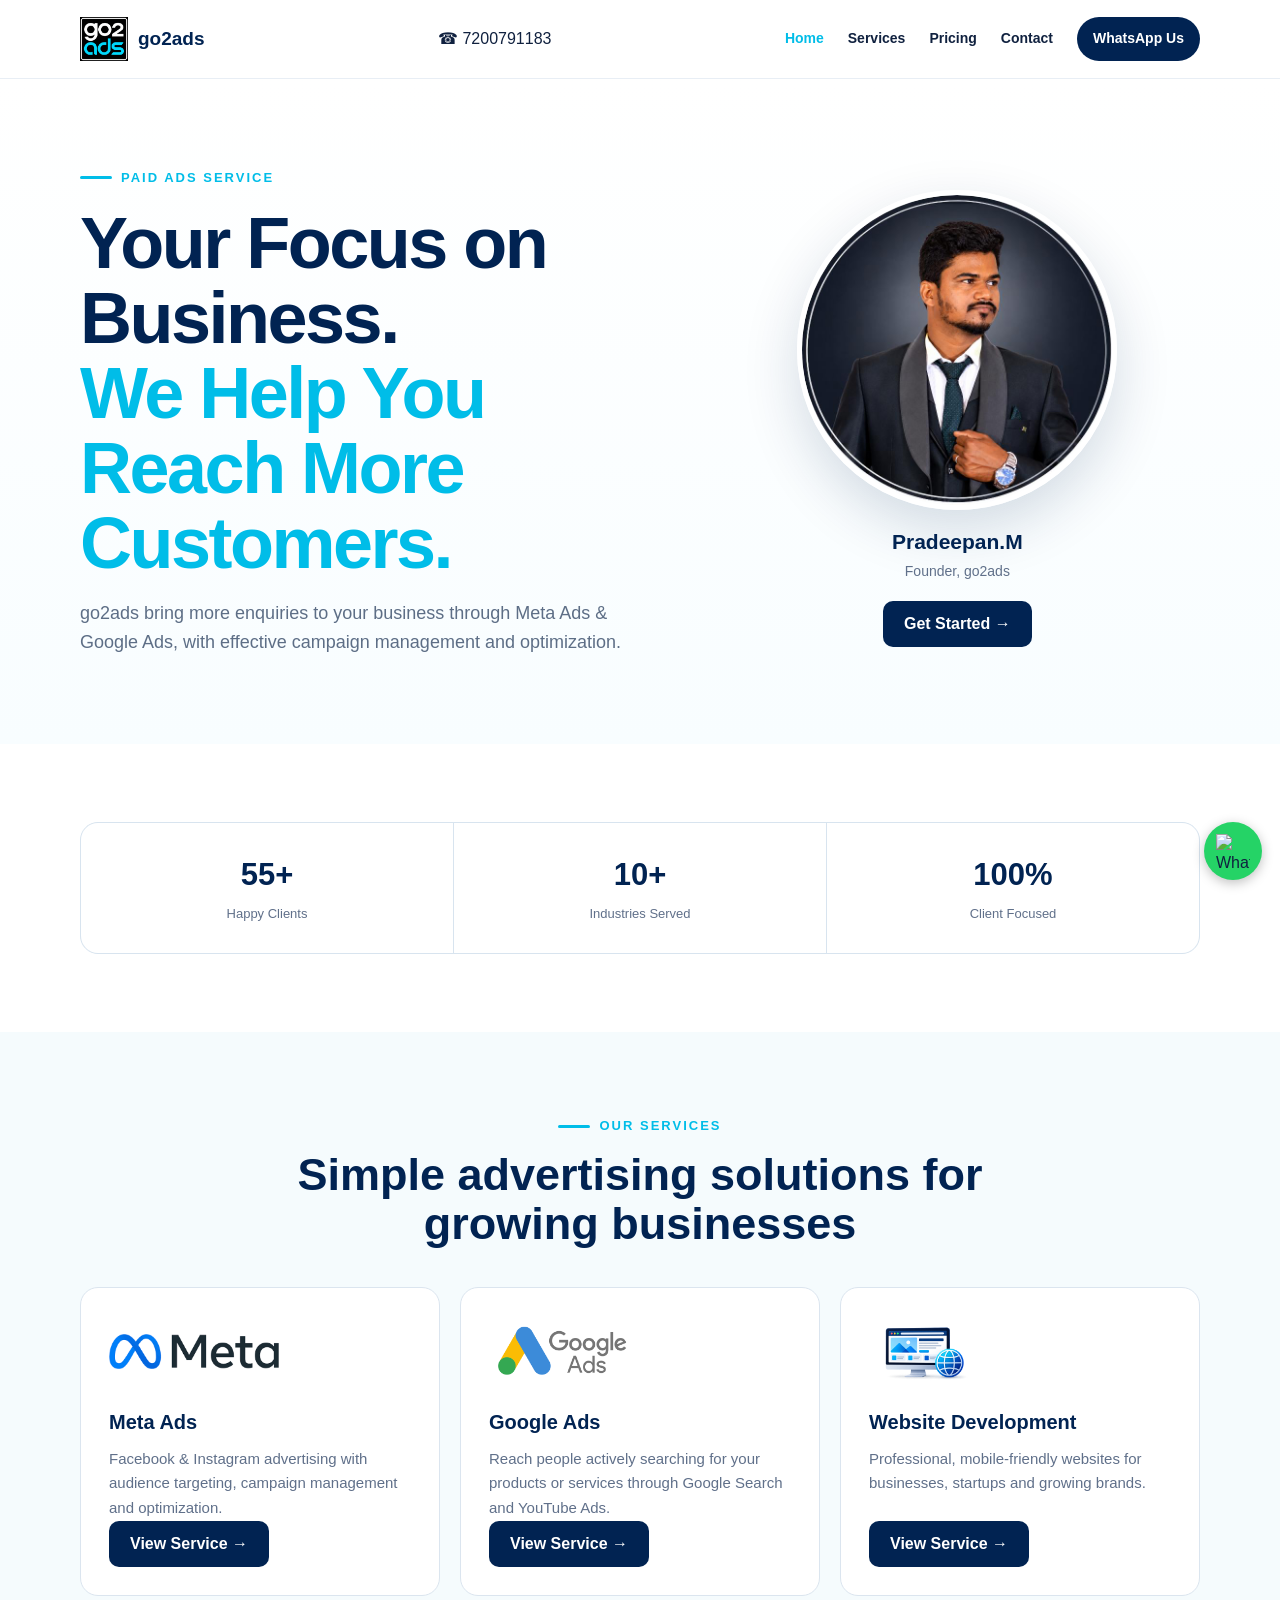
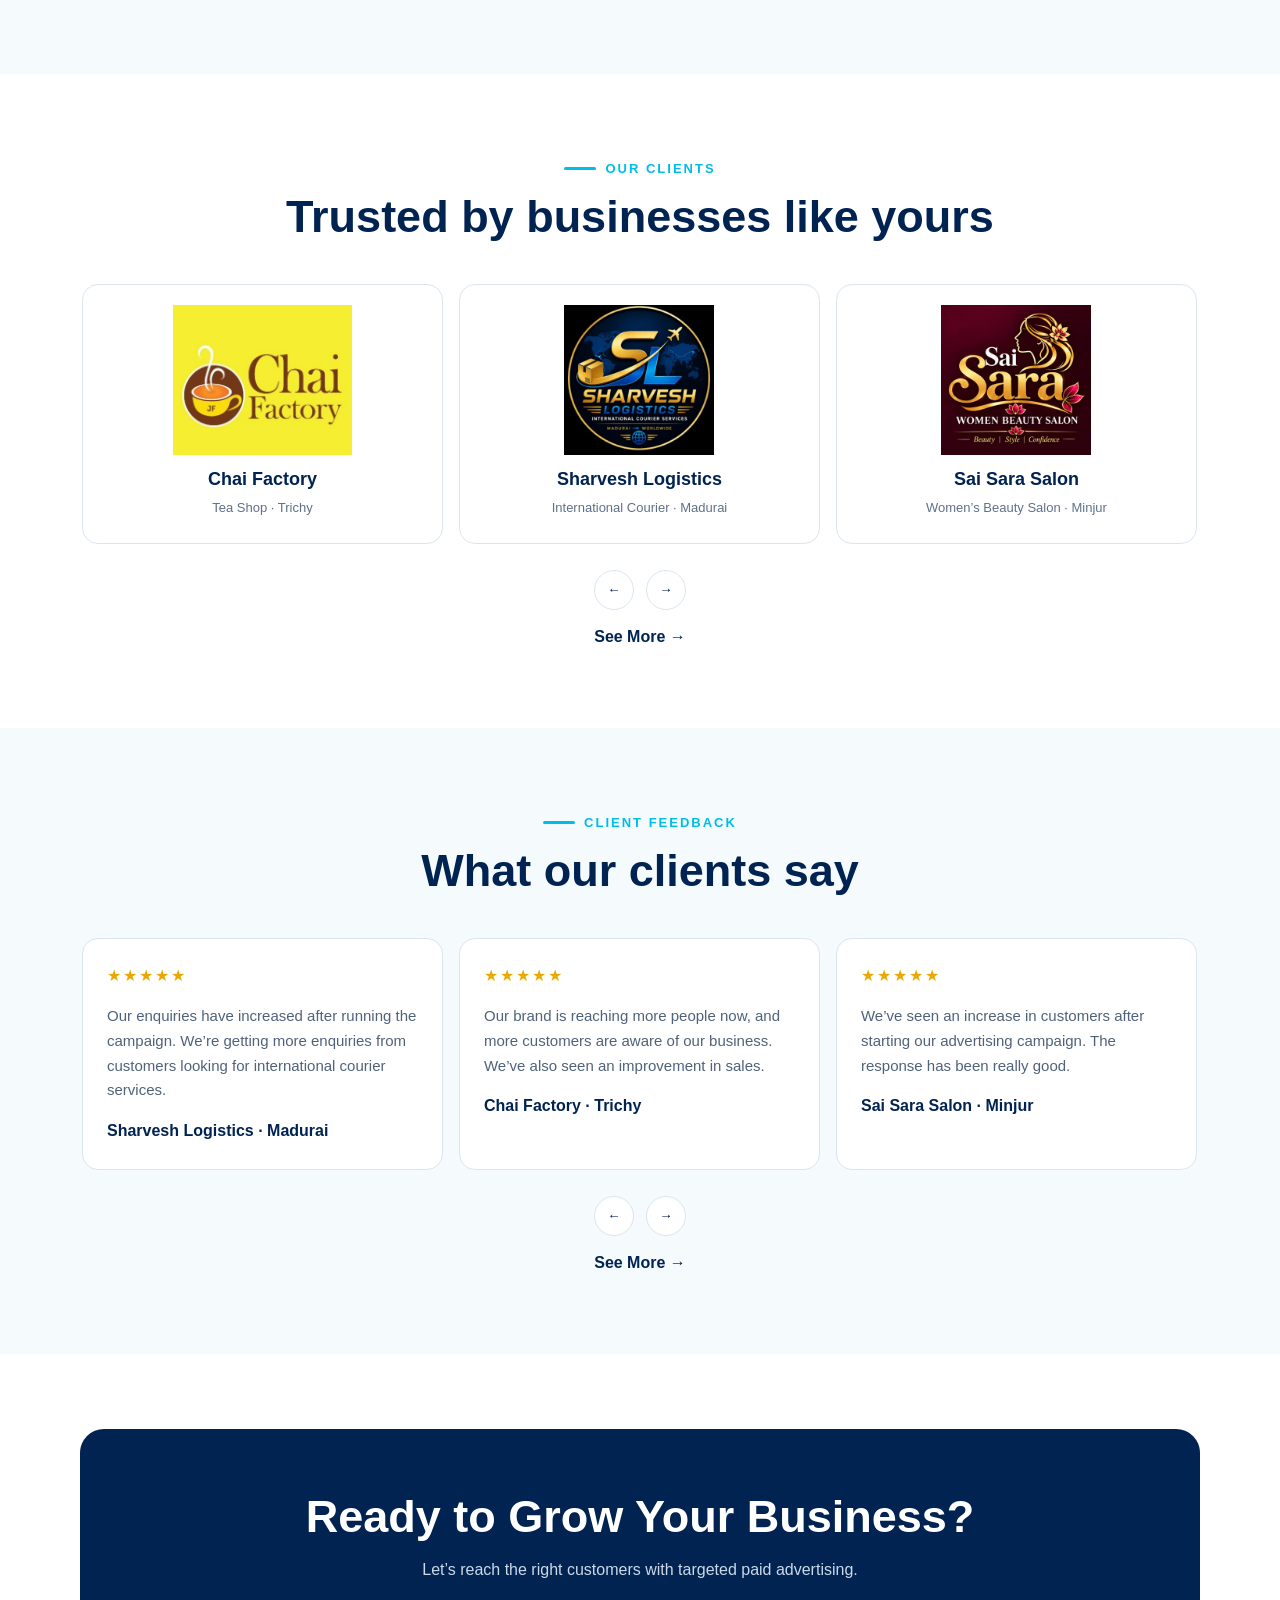
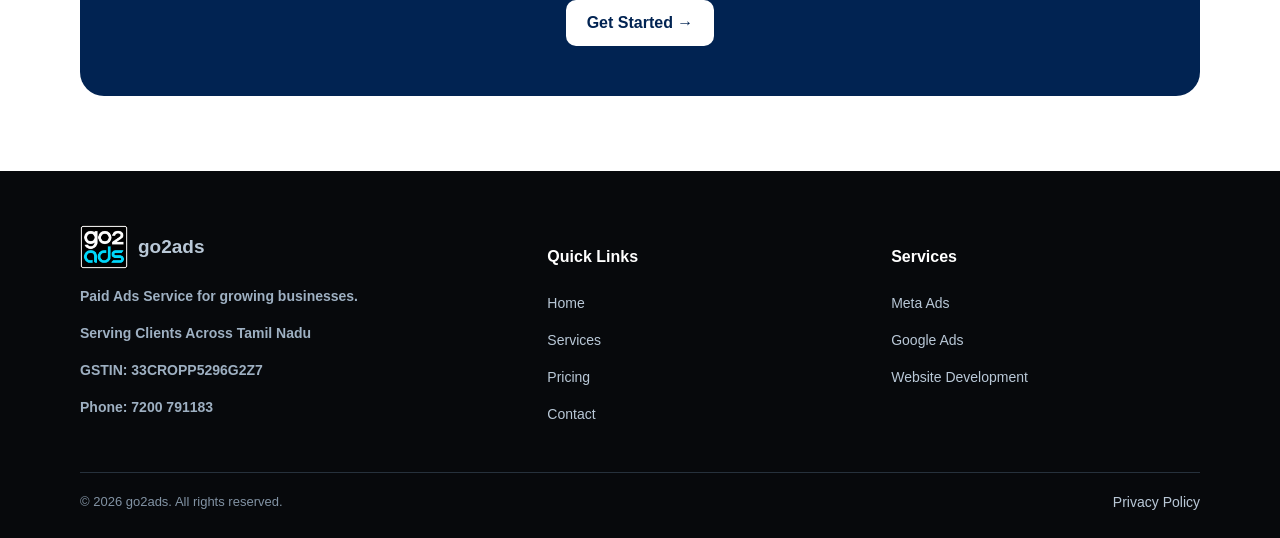
==== commit 9ee6f403: "Update index.html" ====
--- a/index.html
+++ b/index.html
@@ -25,6 +25,7 @@
 
 <body>
 
+
 <header class="header">
   <div class="container nav">
 
@@ -33,7 +34,12 @@
       <span>go2ads</span>
     </a>
 
-    <button class="mobile-toggle" onclick="toggleMenu()">☰</button>
+    <a class="phone-btn" href="tel:7200791183" aria-label="Call 7200791183">
+      <span class="phone-icon">☎</span>
+      <span>7200791183</span>
+    </a>
+
+    <button class="mobile-toggle" onclick="toggleMenu()" aria-label="Open menu">☰</button>
 
     <nav class="menu">
       <a class="active" href="index.html">Home</a>
@@ -45,6 +51,7 @@
 
   </div>
 </header>
+
 
 
 <main>
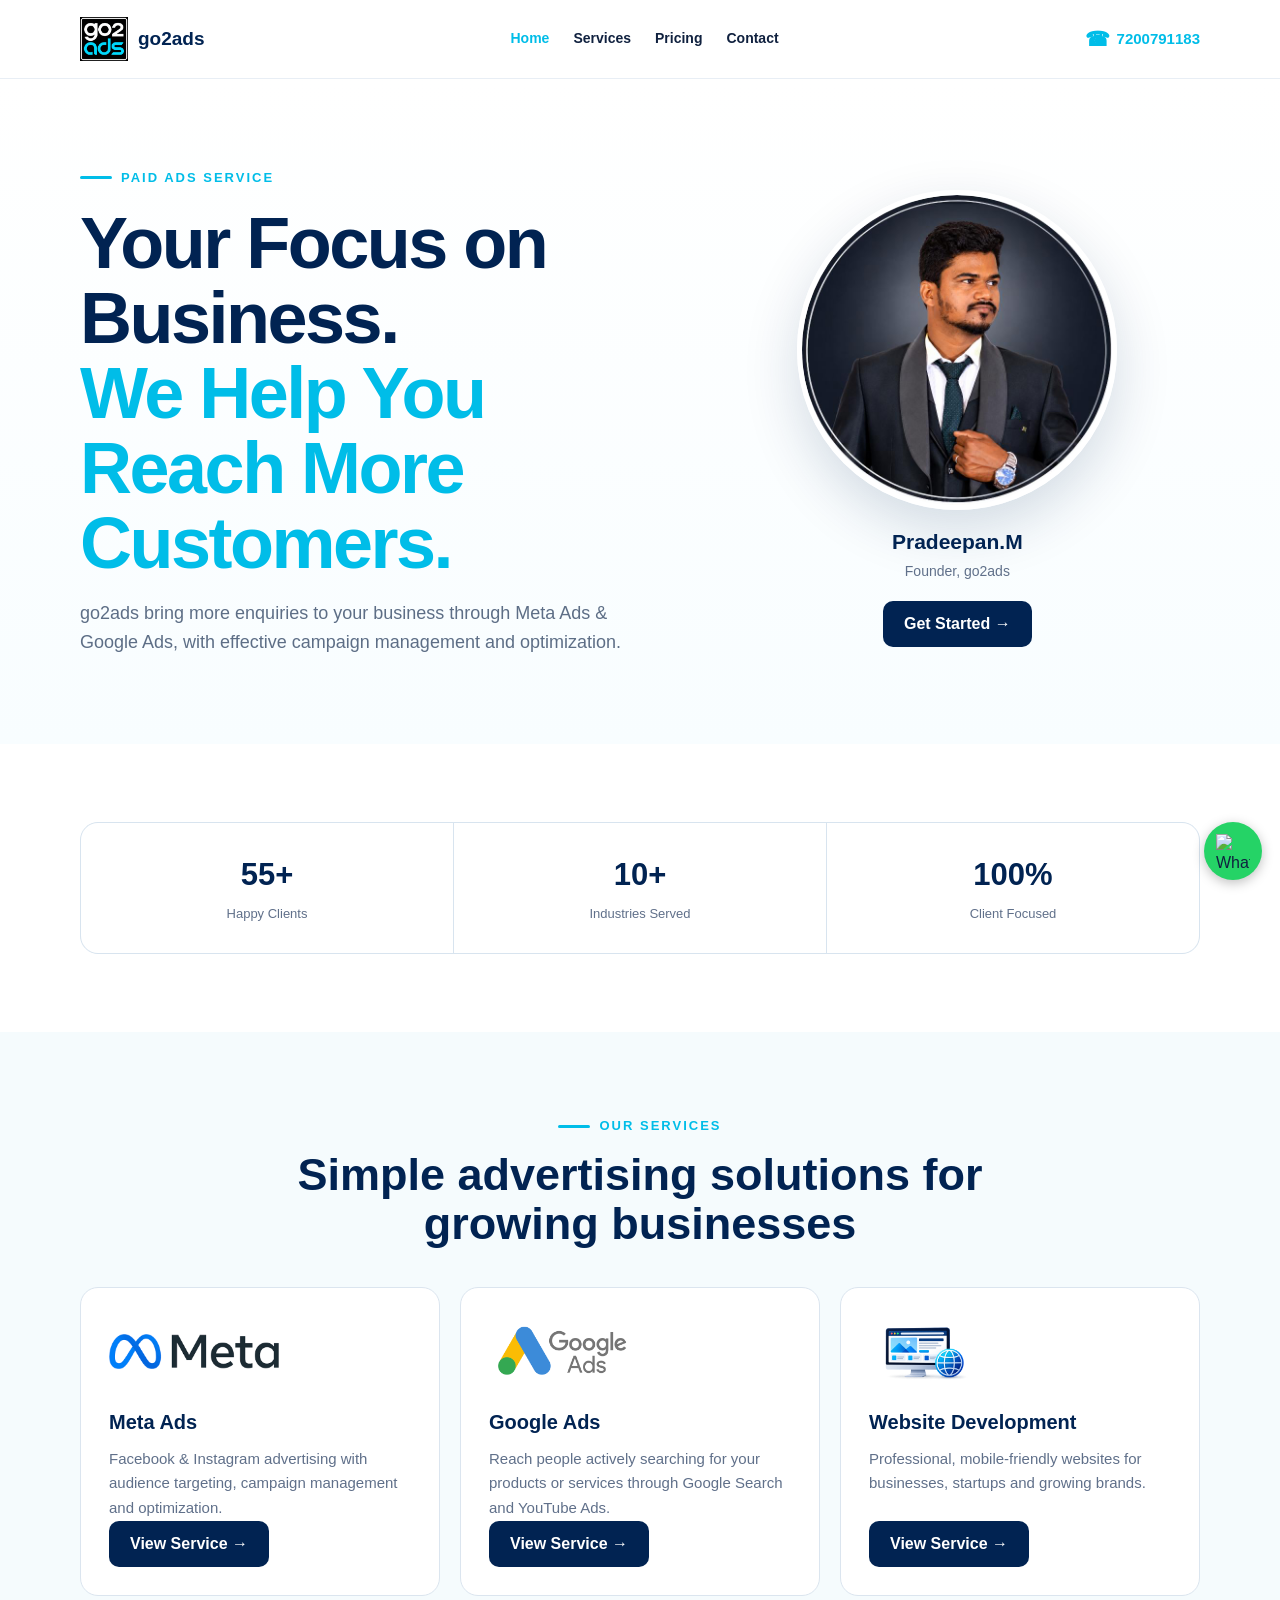
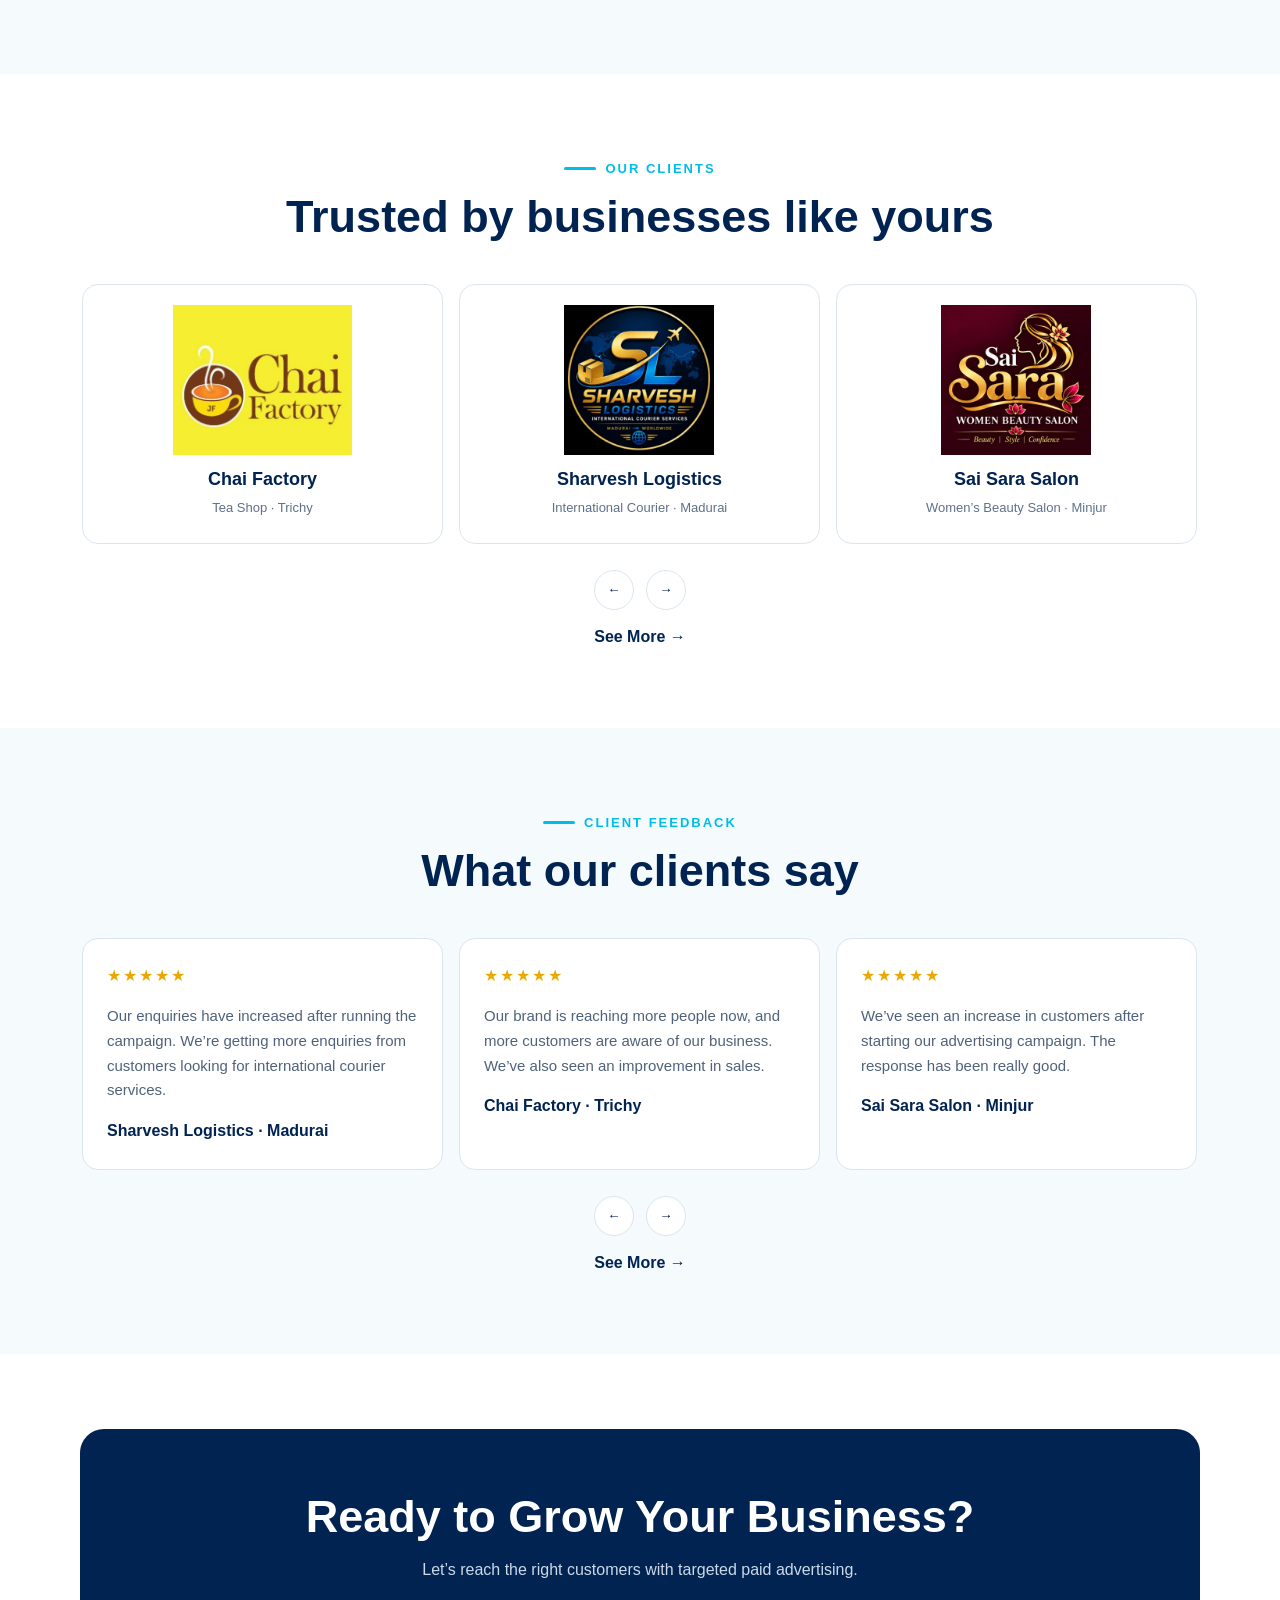
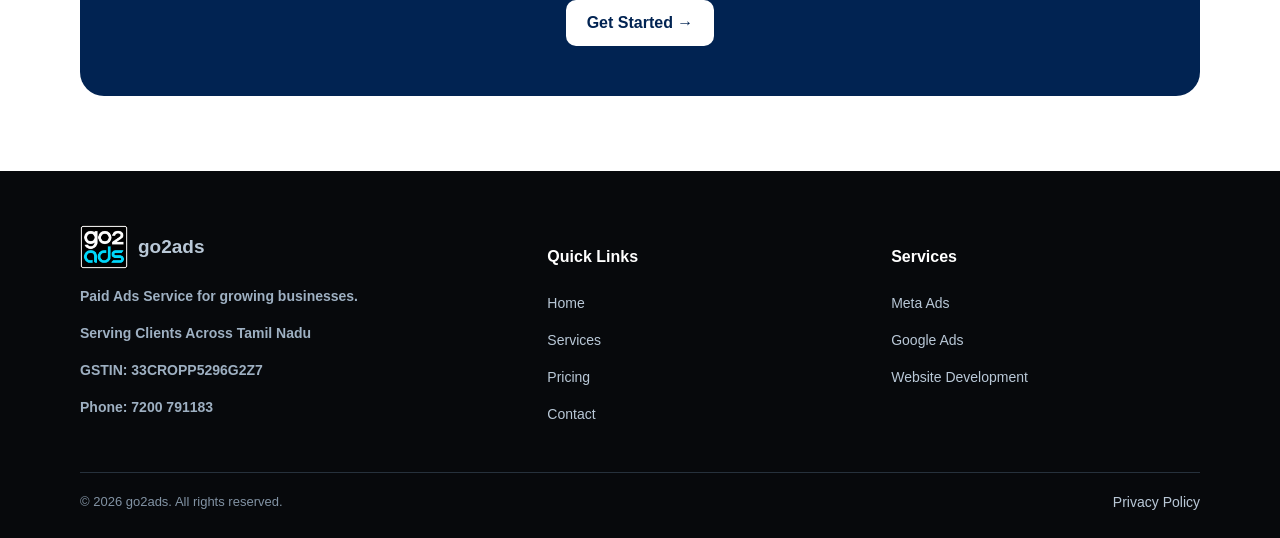
==== commit 766425be: "Update index.html" ====
--- a/index.html
+++ b/index.html
@@ -26,17 +26,13 @@
 <body>
 
 
+
 <header class="header">
   <div class="container nav">
 
     <a class="brand" href="index.html">
       <img src="assets/go2ads-logo.png" alt="go2ads logo">
       <span>go2ads</span>
-    </a>
-
-    <a class="phone-btn" href="tel:7200791183" aria-label="Call 7200791183">
-      <span class="phone-icon">☎</span>
-      <span>7200791183</span>
     </a>
 
     <button class="mobile-toggle" onclick="toggleMenu()" aria-label="Open menu">☰</button>
@@ -46,13 +42,15 @@
       <a href="services.html">Services</a>
       <a href="pricing.html">Pricing</a>
       <a href="contact.html">Contact</a>
-      <a class="cta" href="https://wa.me/917200791183">WhatsApp Us</a>
     </nav>
+
+    <a class="phone-btn" href="tel:7200791183" aria-label="Call 7200791183">
+      <span class="phone-icon">☎</span>
+      <span>7200791183</span>
+    </a>
 
   </div>
 </header>
-
-
 
 <main>
 
--- a/style.css
+++ b/style.css
@@ -777,3 +777,50 @@
     max-width: 54px !important;
   }
 }
+
+/* Phone button in header */
+.phone-btn {
+  display: inline-flex;
+  align-items: center;
+  justify-content: center;
+  gap: 7px;
+  color: #00BDE8;
+  text-decoration: none;
+  font-weight: 600;
+  font-size: 15px;
+  white-space: nowrap;
+}
+
+.phone-btn:hover {
+  color: #ffffff;
+}
+
+.phone-icon {
+  font-size: 20px;
+  line-height: 1;
+}
+
+/* Mobile header layout */
+@media (max-width: 850px) {
+  .nav {
+    display: flex;
+    align-items: center;
+    justify-content: space-between;
+    gap: 10px;
+  }
+
+  .phone-btn {
+    margin-left: auto;
+    font-size: 13px;
+    gap: 4px;
+  }
+
+  .phone-icon {
+    font-size: 18px;
+  }
+
+  .mobile-toggle {
+    flex-shrink: 0;
+  }
+}
+
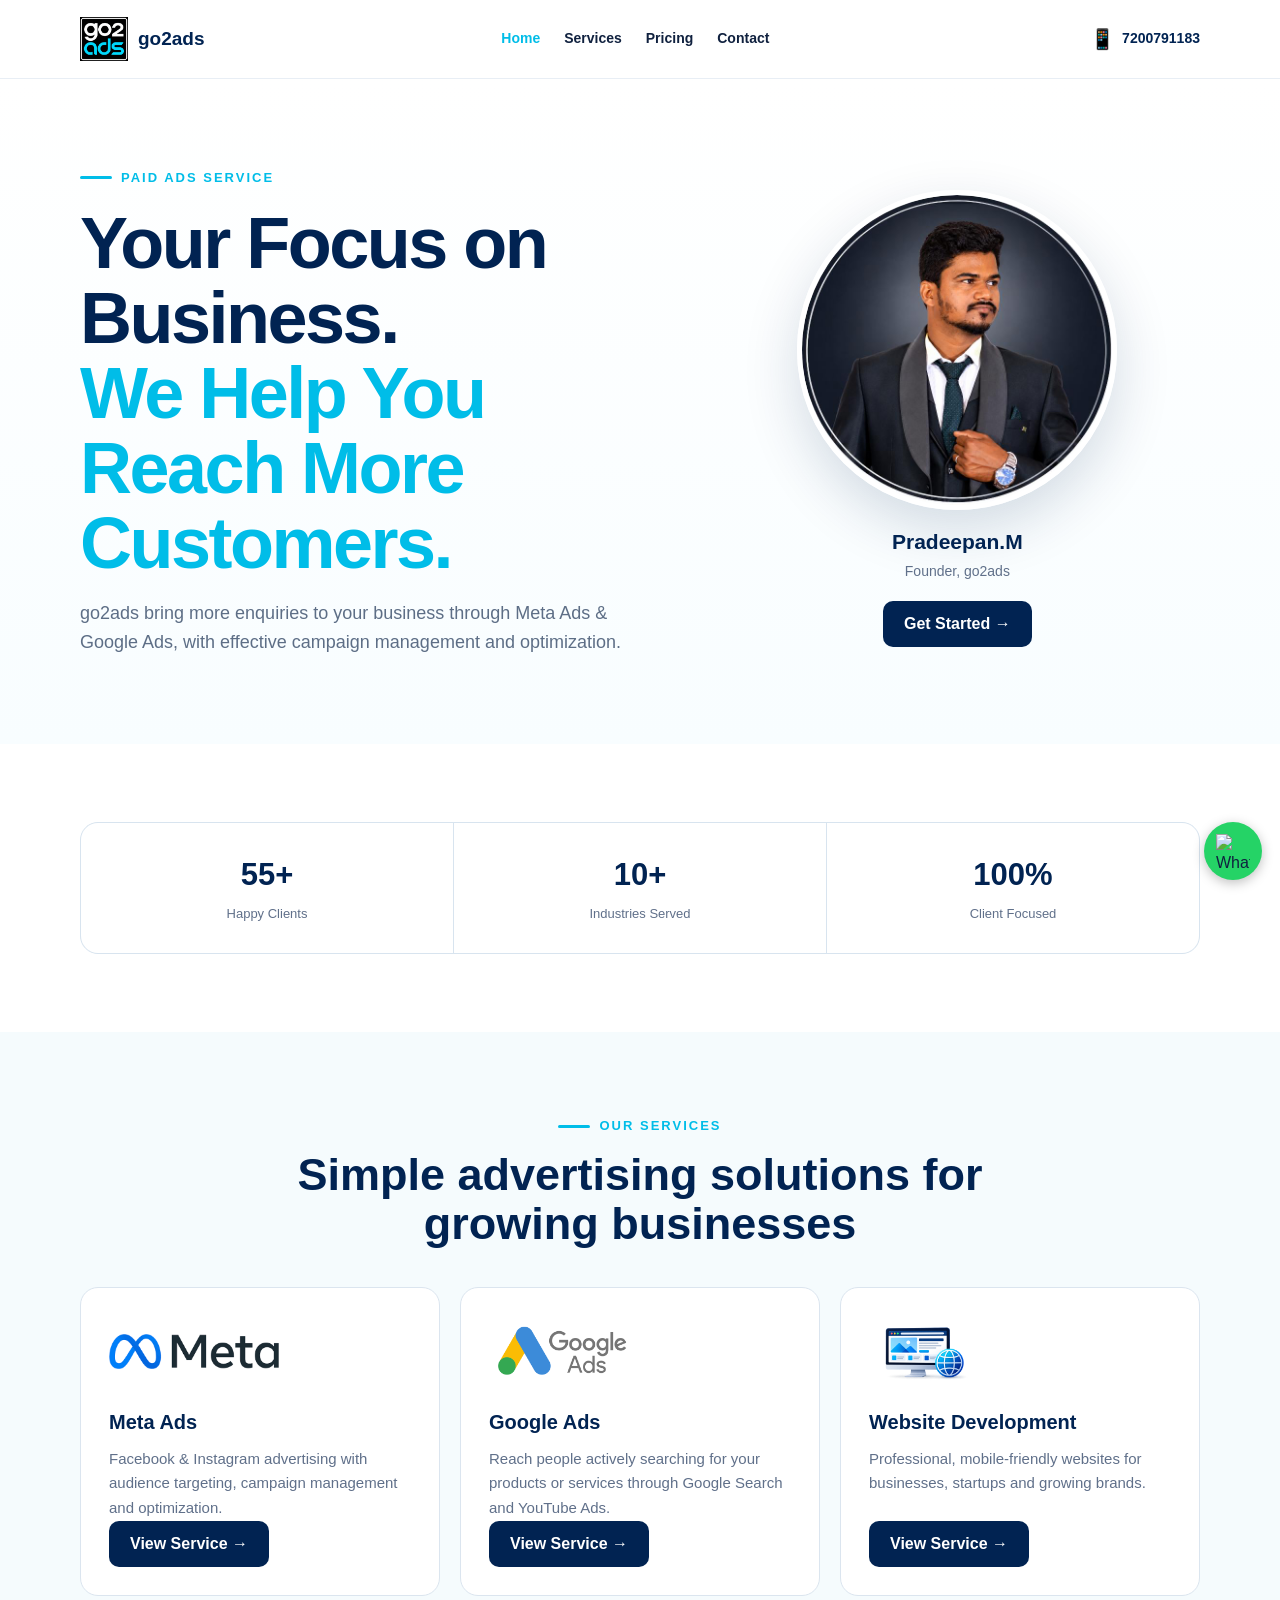
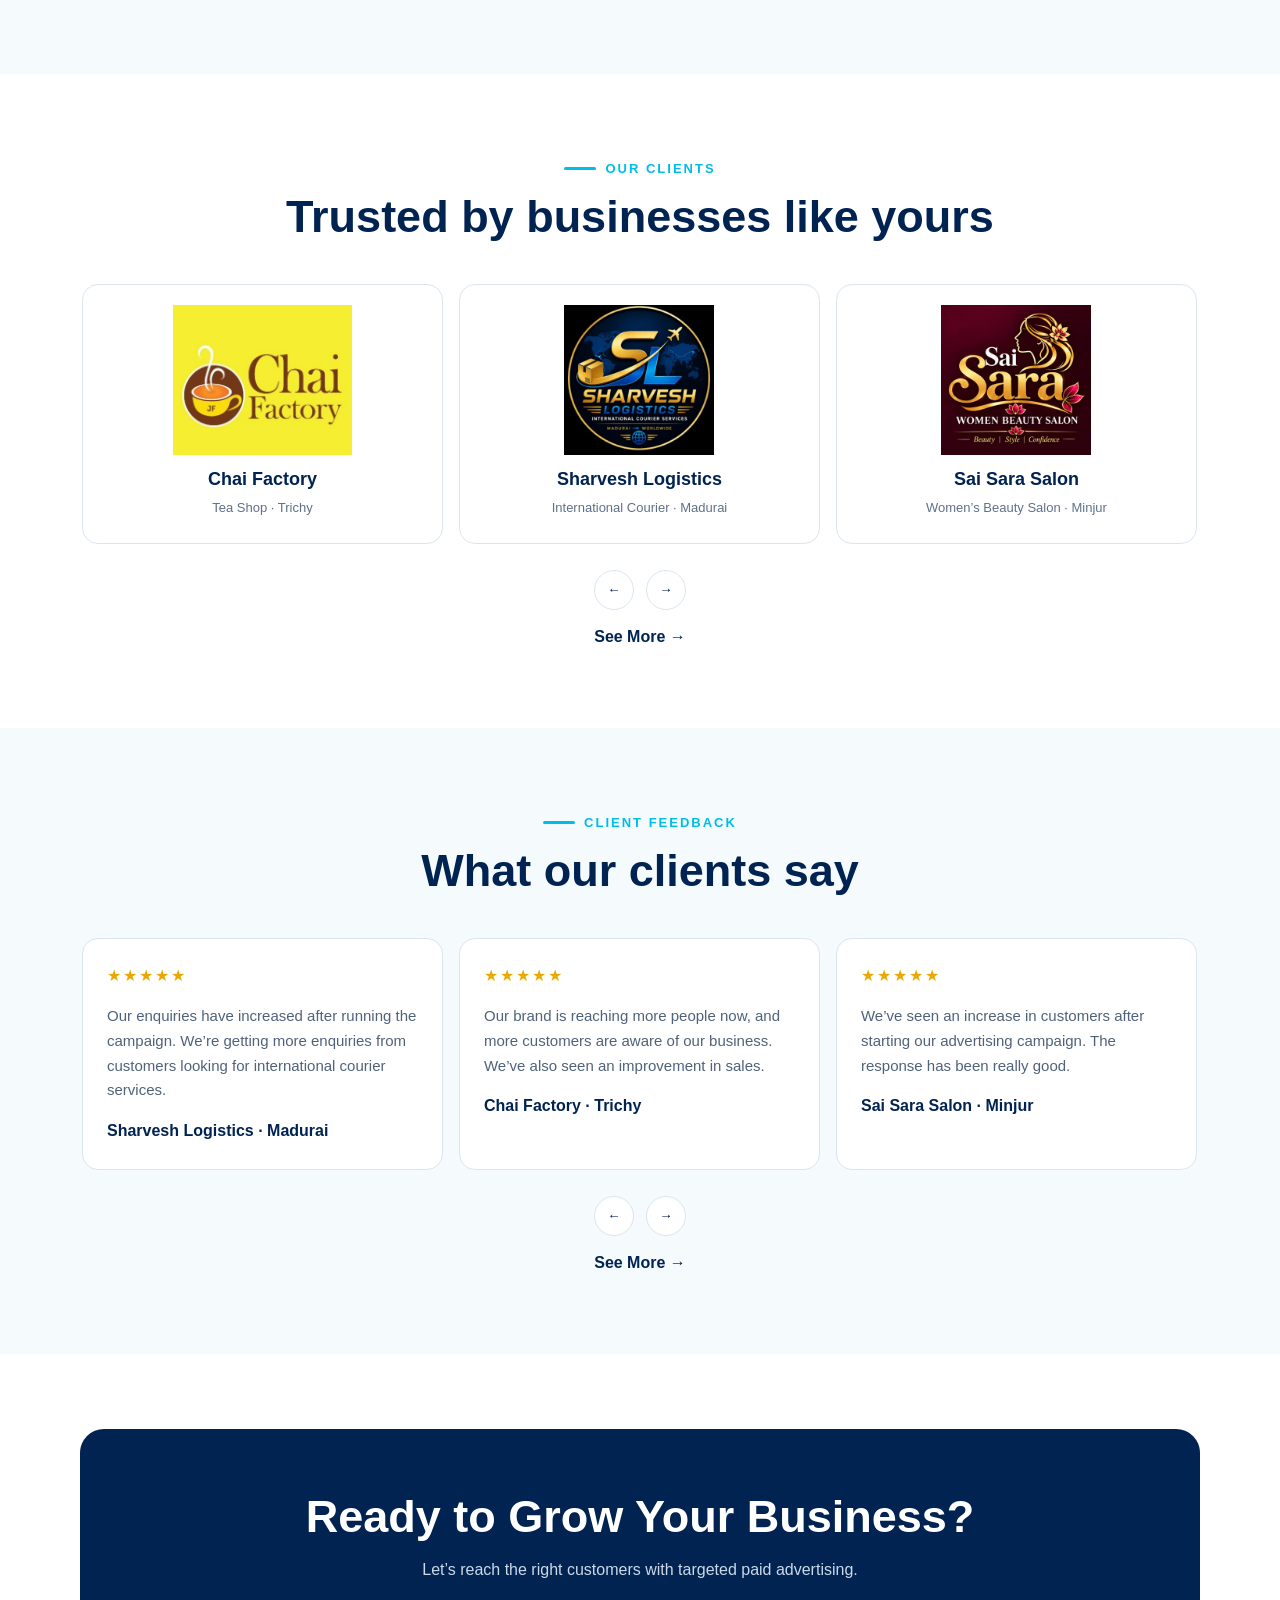
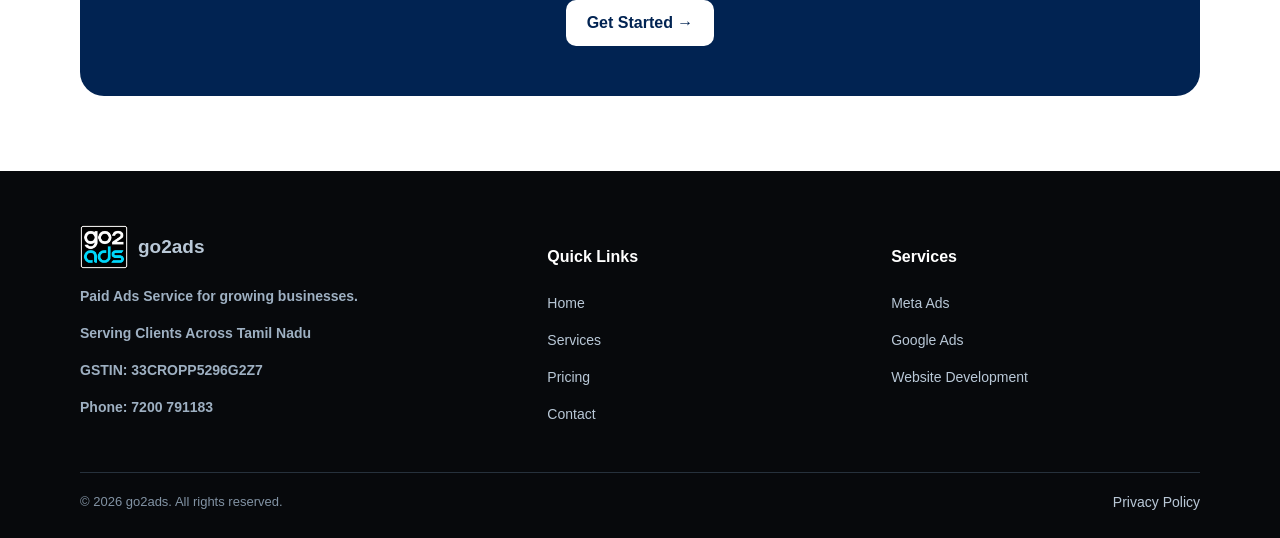
==== commit 2ba020db: "Update index.html" ====
--- a/index.html
+++ b/index.html
@@ -45,7 +45,7 @@
     </nav>
 
     <a class="phone-btn" href="tel:7200791183" aria-label="Call 7200791183">
-      <span class="phone-icon">☎</span>
+      <span class="phone-icon">📱</span>
       <span>7200791183</span>
     </a>
 
--- a/style.css
+++ b/style.css
@@ -778,21 +778,23 @@
   }
 }
 
-/* Phone button in header */
+
+/* Header phone button */
 .phone-btn {
   display: inline-flex;
   align-items: center;
   justify-content: center;
   gap: 7px;
-  color: #00BDE8;
+  color: var(--navy);
   text-decoration: none;
-  font-weight: 600;
-  font-size: 15px;
+  font-weight: 700;
+  font-size: 14px;
   white-space: nowrap;
+  flex-shrink: 0;
 }
 
 .phone-btn:hover {
-  color: #ffffff;
+  color: var(--cyan);
 }
 
 .phone-icon {
@@ -800,27 +802,46 @@
   line-height: 1;
 }
 
-/* Mobile header layout */
+/* Desktop: phone occupies the WhatsApp button position */
+@media (min-width: 851px) {
+  .phone-btn {
+    margin-left: 24px;
+  }
+}
+
+/* Mobile: brand | phone | hamburger */
+
 @media (max-width: 850px) {
   .nav {
-    display: flex;
-    align-items: center;
+    gap: 8px;
     justify-content: space-between;
-    gap: 10px;
+  }
+
+  .brand {
+    order: 1;
+    flex-shrink: 0;
   }
 
   .phone-btn {
+    order: 2;
     margin-left: auto;
-    font-size: 13px;
+    padding: 9px 10px;
     gap: 4px;
+    font-size: 12px;
   }
 
   .phone-icon {
-    font-size: 18px;
+    font-size: 16px;
   }
 
   .mobile-toggle {
+    order: 3;
+    display: block;
     flex-shrink: 0;
-  }
-}
-
+    padding: 0;
+  }
+
+  .menu {
+    top: 70px;
+  }
+}
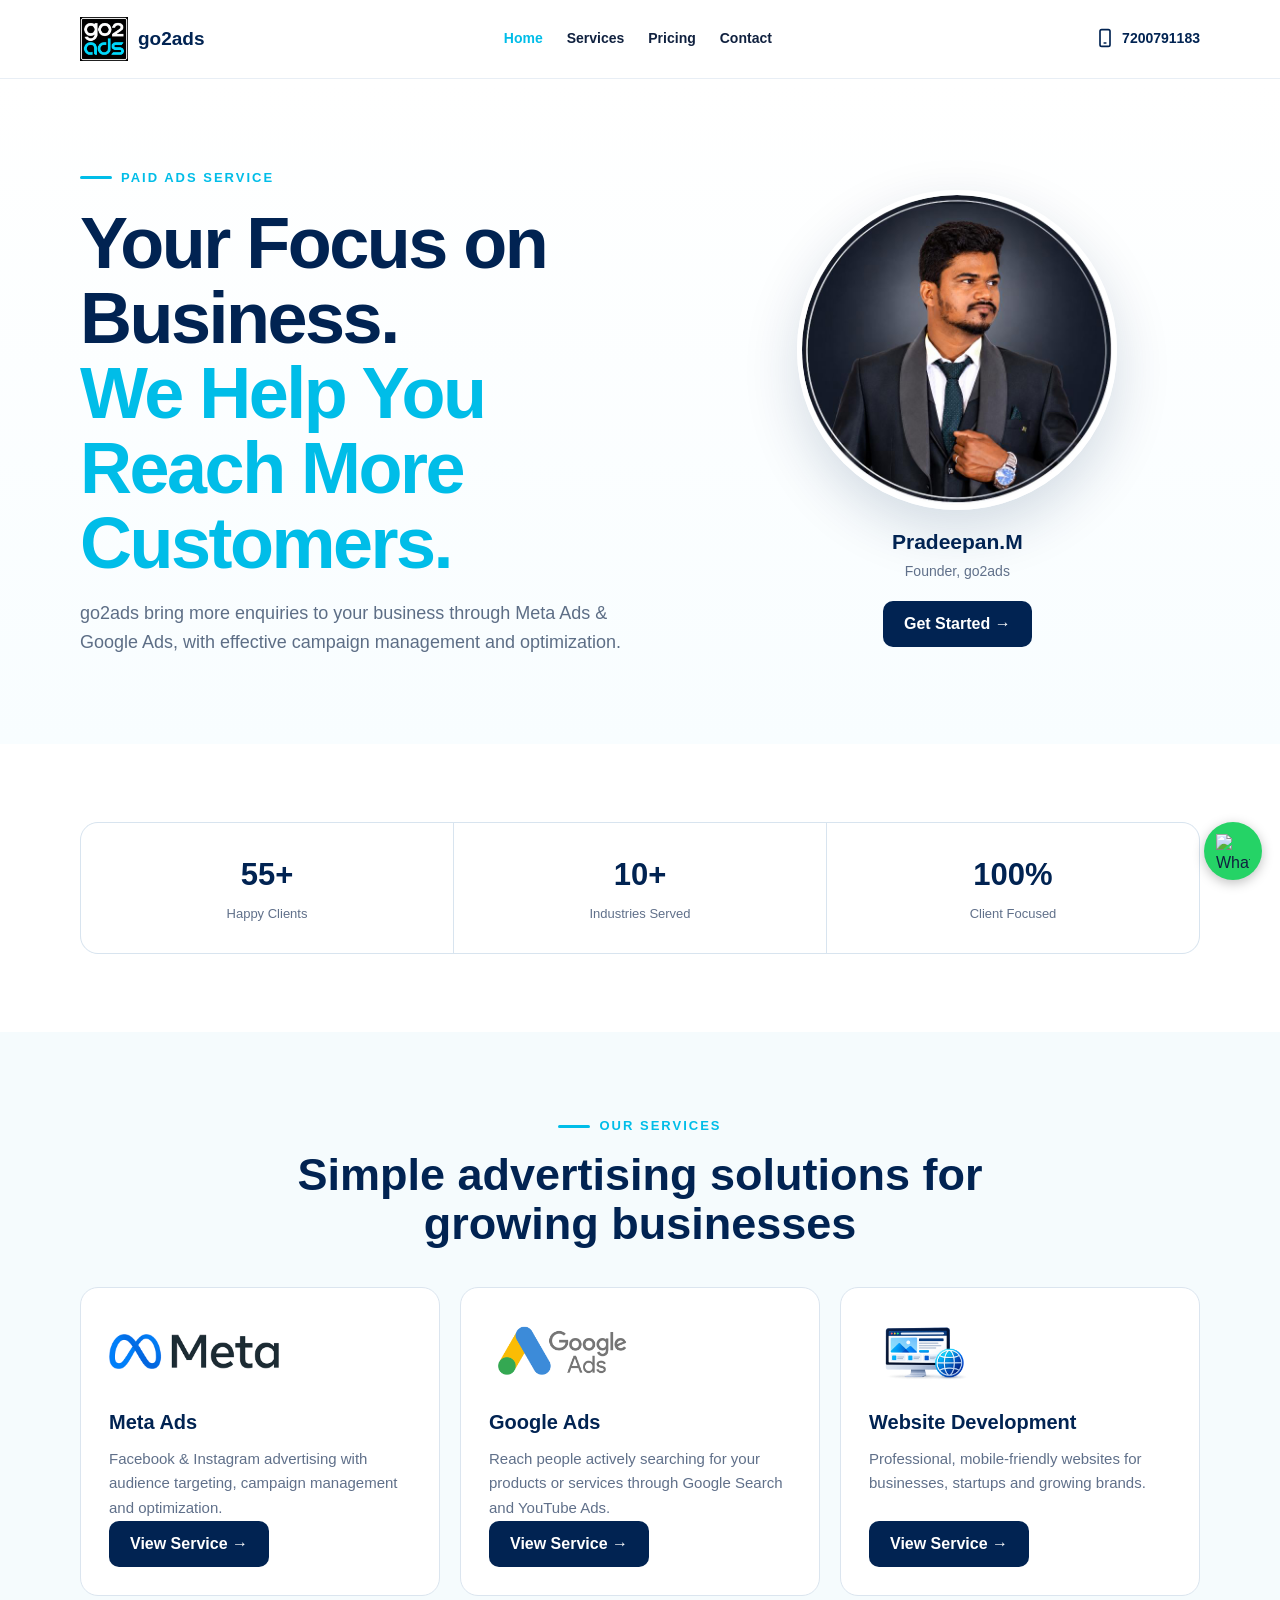
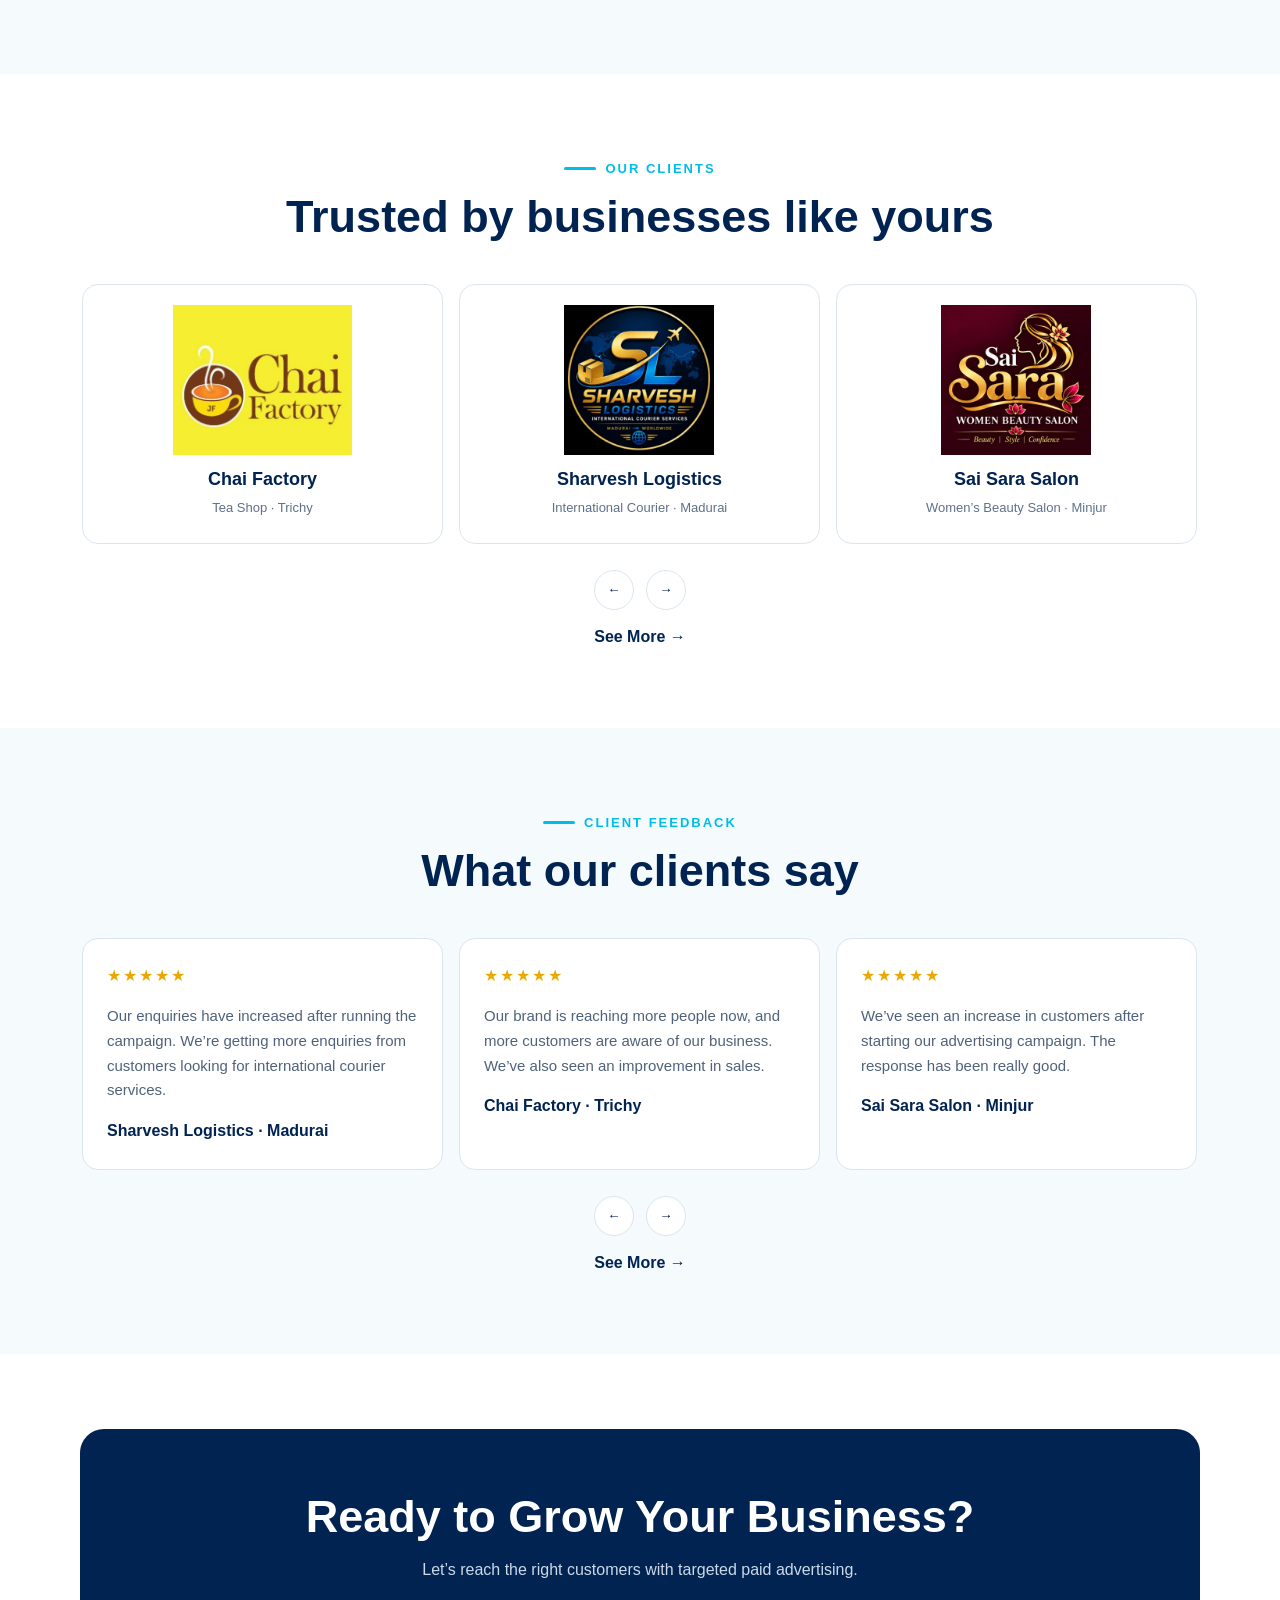
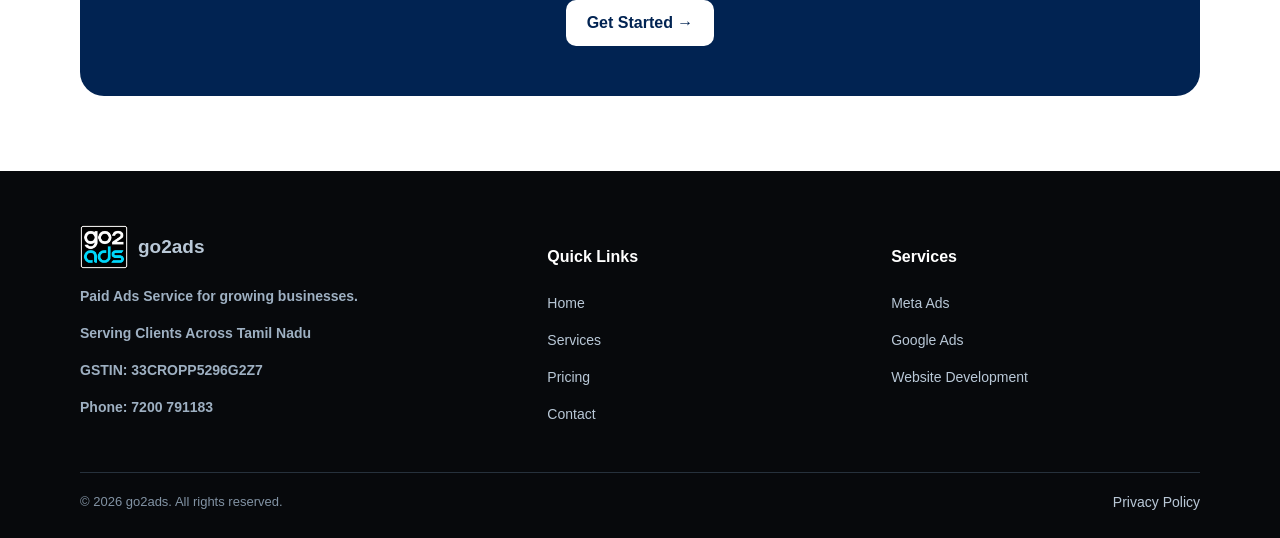
==== commit 84da6b20: "Update index.html" ====
--- a/index.html
+++ b/index.html
@@ -45,7 +45,16 @@
     </nav>
 
     <a class="phone-btn" href="tel:7200791183" aria-label="Call 7200791183">
-      <span class="phone-icon">📱</span>
+     
+<span class="phone-icon" aria-hidden="true">
+  <svg viewBox="0 0 24 24" width="20" height="20"
+       fill="none" stroke="currentColor" stroke-width="2"
+       stroke-linecap="round" stroke-linejoin="round">
+    <rect x="6" y="2" width="12" height="20" rx="2"></rect>
+    <path d="M11 18h2"></path>
+  </svg>
+</span>
+
       <span>7200791183</span>
     </a>
 
--- a/style.css
+++ b/style.css
@@ -827,11 +827,11 @@
     margin-left: auto;
     padding: 9px 10px;
     gap: 4px;
-    font-size: 12px;
+    font-size: 18px;
   }
 
   .phone-icon {
-    font-size: 16px;
+    font-size: 19px;
   }
 
   .mobile-toggle {
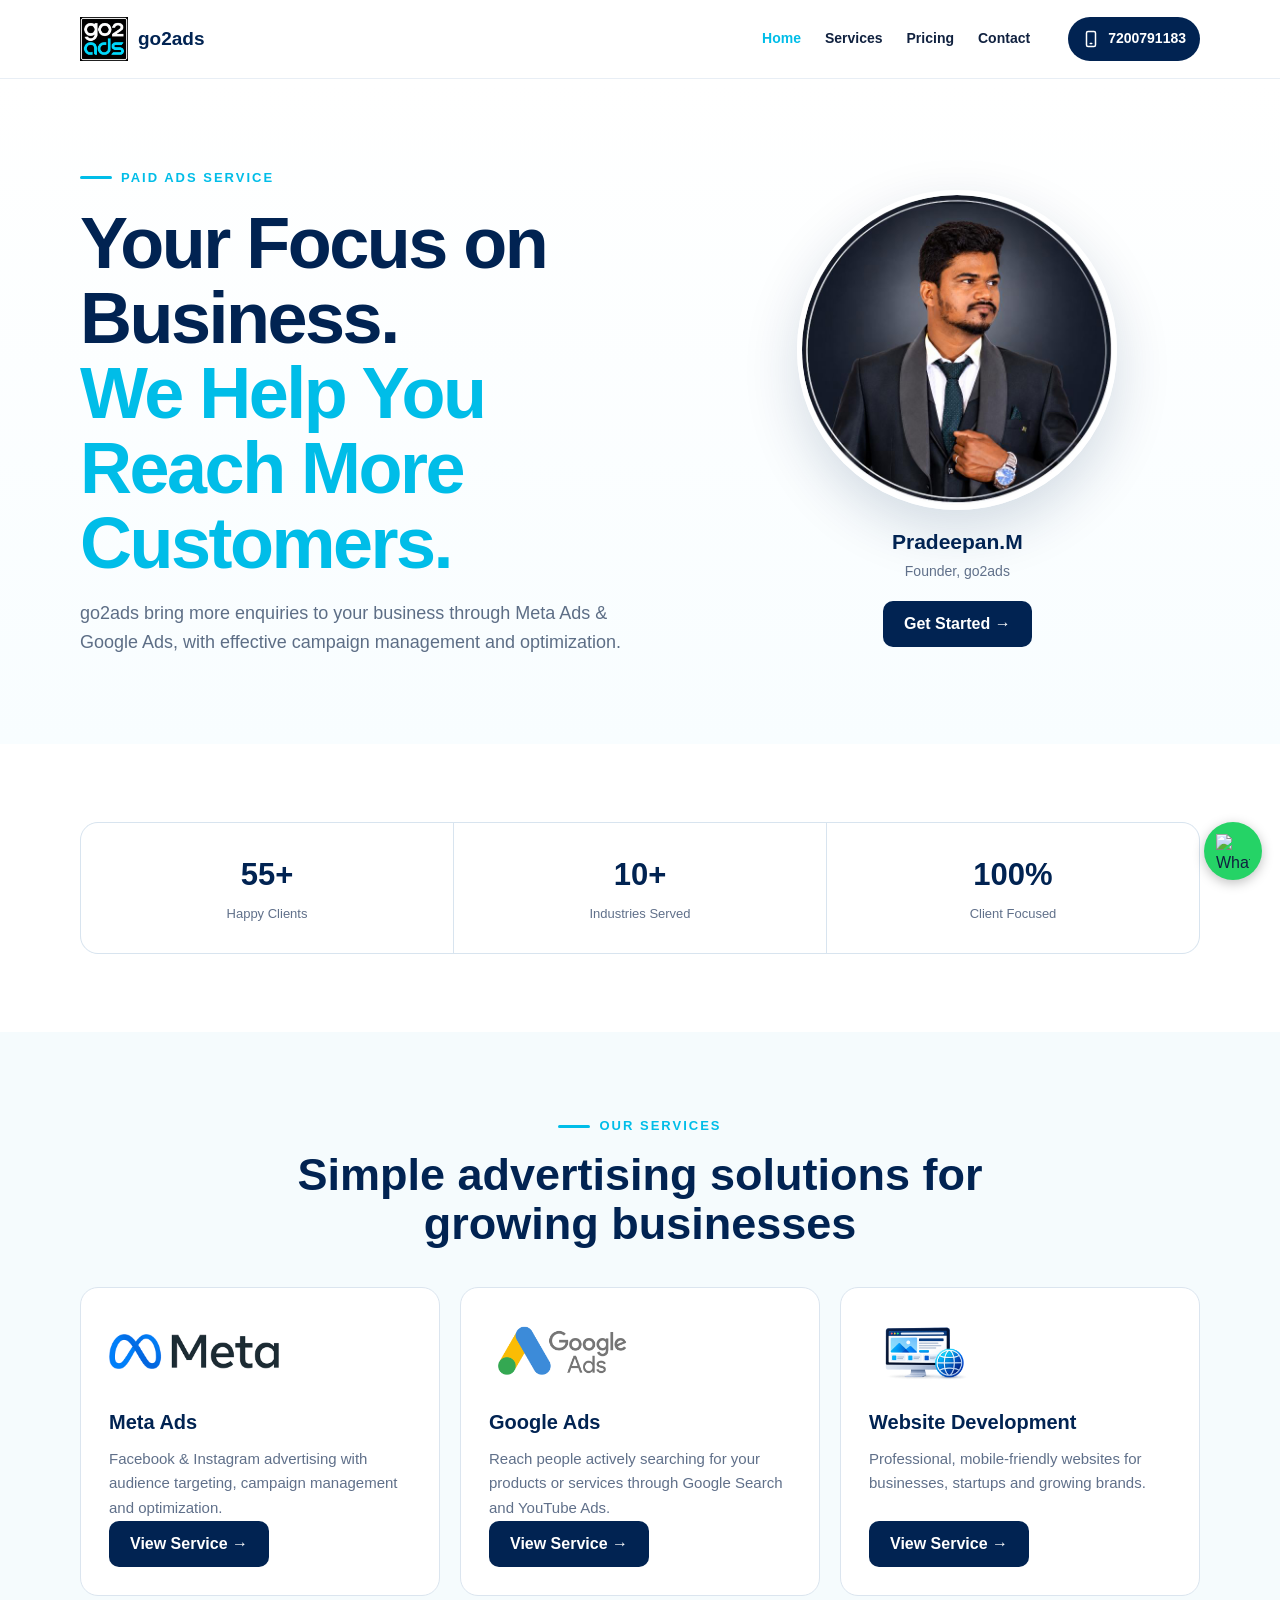
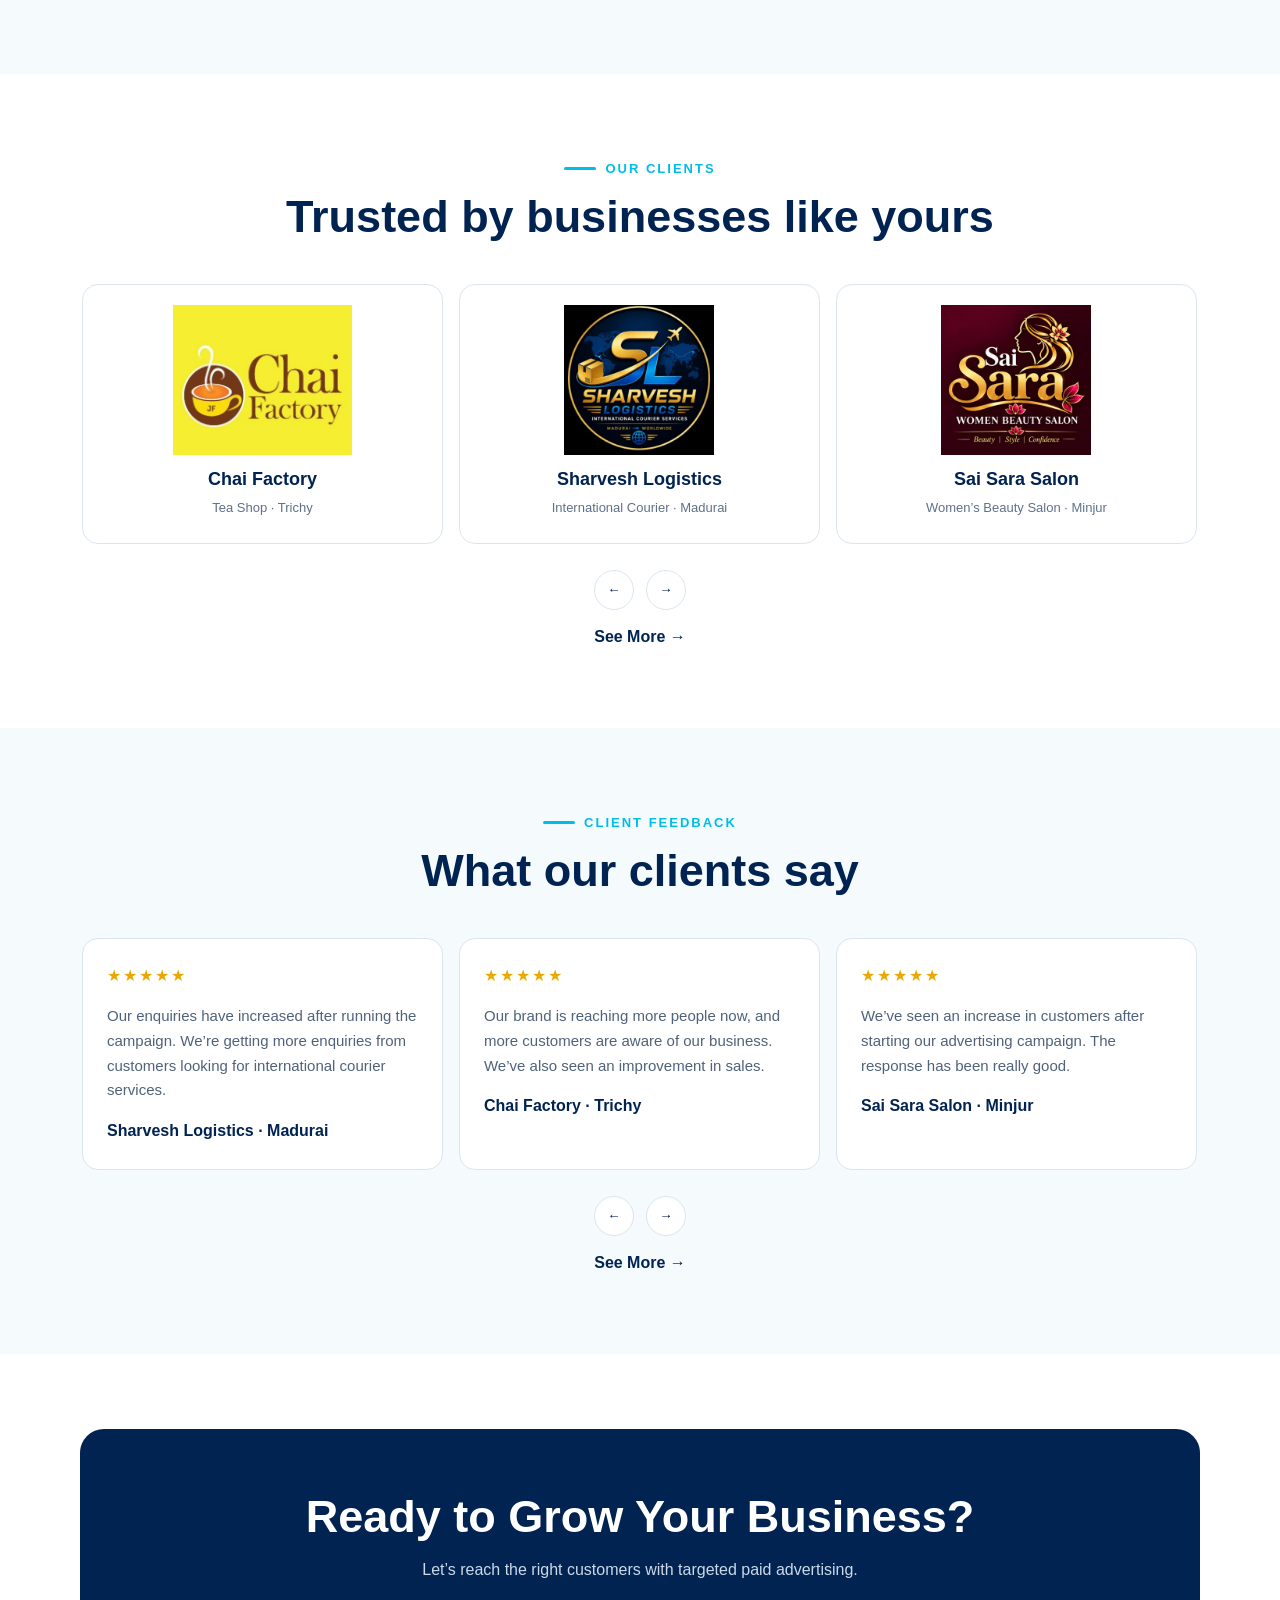
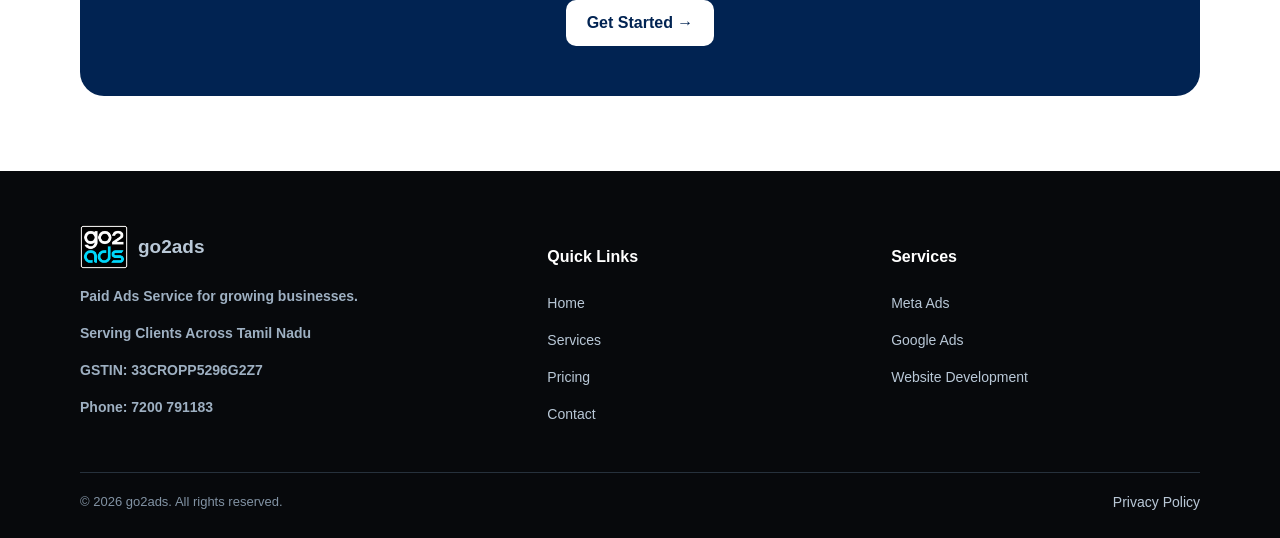
==== commit d08486a5: "Update index.html" ====
--- a/index.html
+++ b/index.html
@@ -11,6 +11,23 @@
 
   gtag('config', 'G-9CS0B9P2BL');
 </script>
+  <!-- Meta Pixel Code -->
+<script>
+!function(f,b,e,v,n,t,s)
+{if(f.fbq)return;n=f.fbq=function(){n.callMethod?
+n.callMethod.apply(n,arguments):n.queue.push(arguments)};
+if(!f._fbq)f._fbq=n;n.push=n;n.loaded=!0;n.version='2.0';
+n.queue=[];t=b.createElement(e);t.async=!0;
+t.src=v;s=b.getElementsByTagName(e)[0];
+s.parentNode.insertBefore(t,s)}(window, document,'script',
+'https://connect.facebook.net/en_US/fbevents.js');
+fbq('init', '2504638803381824');
+fbq('track', 'PageView');
+</script>
+<noscript><img height="1" width="1" style="display:none"
+src="https://www.facebook.com/tr?id=2504638803381824&ev=PageView&noscript=1"
+/></noscript>
+<!-- End Meta Pixel Code -->
   <meta charset="utf-8">
   <meta name="viewport" content="width=device-width, initial-scale=1">
 
--- a/style.css
+++ b/style.css
@@ -8,7 +8,23 @@
 
 /* Responsive: keep the desktop structure, but size it comfortably for phones. */
 @media(max-width:850px){
-  .menu{display:none;position:absolute;left:4%;right:4%;top:70px;background:#fff;border:1px solid var(--line);border-radius:14px;padding:13px;flex-direction:column;align-items:stretch;box-shadow:0 12px 30px #01235214}
+ .menu {
+  display: none;
+  position: absolute;
+  left: auto;
+  right: 4%;
+  top: 70px;
+  width: max-content;
+  min-width: 125px;
+  max-width: 90vw;
+  background: #fff;
+  border: 1px solid var(--line);
+  border-radius: 14px;
+  padding: 10px 14px;
+  flex-direction: column;
+  align-items: stretch;
+  box-shadow: 0 12px 30px #01235214;
+}
   .menu.open{display:flex}.mobile-toggle{display:block}
   .hero-grid{grid-template-columns:minmax(0,1.08fr) minmax(0,.92fr);gap:28px}
   .contact-grid{grid-template-columns:minmax(0,.8fr) minmax(0,1.2fr)}
@@ -827,11 +843,11 @@
     margin-left: auto;
     padding: 9px 10px;
     gap: 4px;
-    font-size: 18px;
+    font-size: 14px;
   }
 
   .phone-icon {
-    font-size: 19px;
+    font-size: 16px;
   }
 
   .mobile-toggle {
@@ -845,3 +861,88 @@
     top: 70px;
   }
 }
+/* DESKTOP HEADER ONLY - MOBILE UNCHANGED */
+@media (min-width: 851px) {
+  .nav {
+    display: flex;
+    align-items: center;
+    justify-content: space-between;
+    gap: 20px;
+  }
+
+  .menu {
+    display: flex;
+    align-items: center;
+    margin-left: auto;
+    gap: 24px;
+  }
+
+  .phone-btn {
+    display: inline-flex;
+    align-items: center;
+    justify-content: center;
+    gap: 7px;
+    margin-left: 0;
+    padding: 10px 14px;
+    background: #012352;
+    color: #ffffff !important;
+    border-radius: 999px;
+    font-size: 14px;
+    font-weight: 700;
+    white-space: nowrap;
+    flex-shrink: 0;
+  }
+
+  .phone-btn .phone-icon {
+    display: inline-flex;
+    align-items: center;
+    color: #ffffff;
+  }
+
+  .phone-btn .phone-icon svg {
+    width: 18px;
+    height: 18px;
+    stroke: #ffffff;
+  }
+
+  .mobile-toggle {
+    display: none;
+  }
+}
+/* FORCE PHONE CAPSULE ON DESKTOP ONLY */
+@media screen and (min-width: 851px) {
+  .header .nav > .phone-btn {
+    display: inline-flex !important;
+    align-items: center !important;
+    justify-content: center !important;
+    gap: 8px !important;
+    background-color: #012352 !important;
+    color: #ffffff !important;
+    padding: 10px 14px !important;
+    border-radius: 999px !important;
+    margin-left: 18px !important;
+    font-size: 14px !important;
+    font-weight: 700 !important;
+    white-space: nowrap !important;
+  }
+
+  .header .nav > .phone-btn .phone-icon,
+  .header .nav > .phone-btn .phone-icon svg {
+    color: #ffffff !important;
+    stroke: #ffffff !important;
+  }
+
+  .header .nav > .phone-btn .phone-icon svg {
+    width: 18px !important;
+    height: 18px !important;
+  }
+
+  .header .nav > .menu {
+    margin-left: auto !important;
+  }
+}
+@media (max-width: 850px) {
+  .menu a {
+    white-space: nowrap;
+  }
+}
